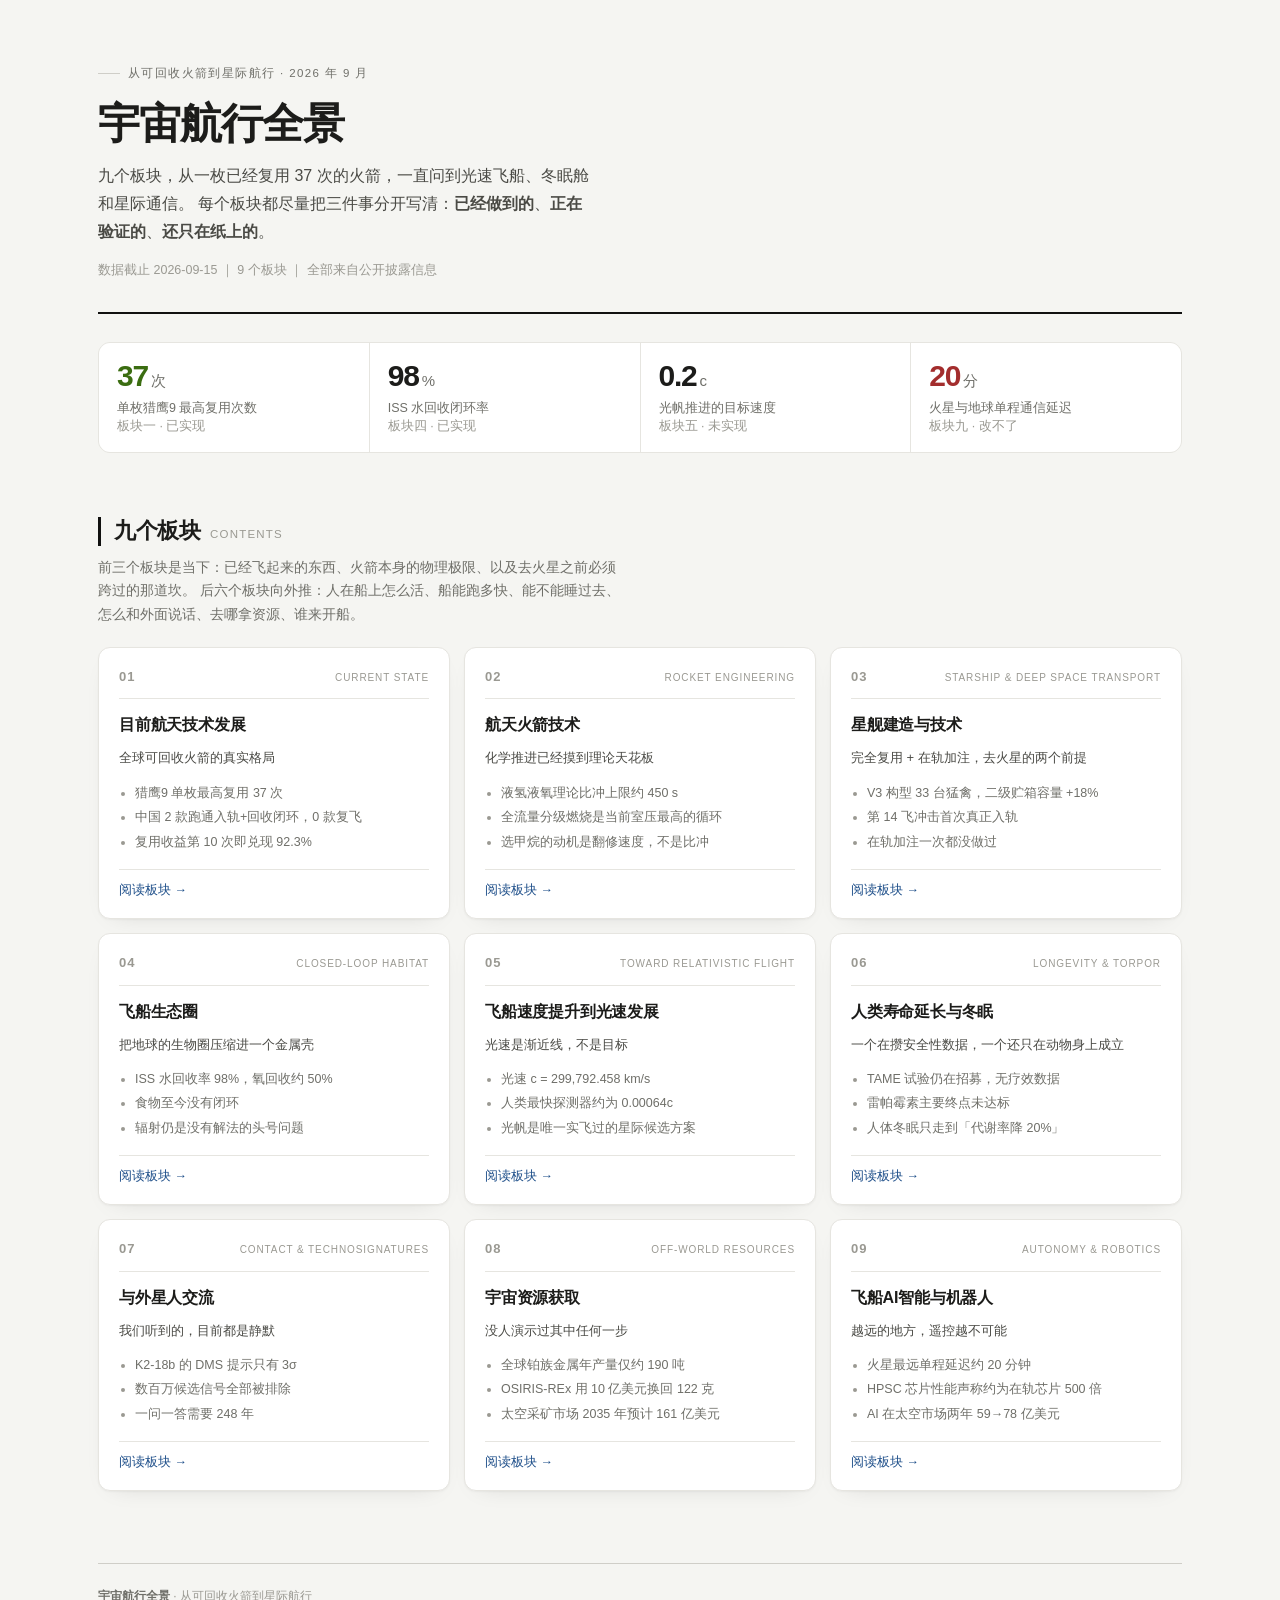
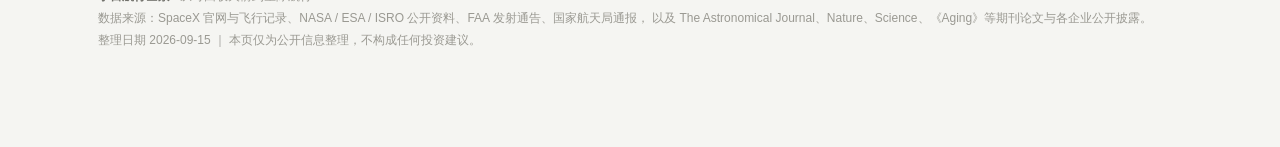
==== index.html @ b1471587 "feat(site): 首页改为九板块总览" ====
<!DOCTYPE html>
<html lang="zh-CN">
<head>
<meta charset="UTF-8">
<meta name="viewport" content="width=device-width, initial-scale=1.0, viewport-fit=cover">
<title>宇宙航行全景 · 2026 年 9 月</title>
<meta name="description" content="从可回收火箭到星际航行：目前航天技术发展、航天火箭技术、星舰建造、飞船生态圈、光速推进、寿命延长与冬眠、外星文明交流、宇宙资源获取、飞船AI与机器人。">
<meta name="theme-color" content="#f5f5f2">
<meta property="og:title" content="宇宙航行全景 · 2026 年 9 月">
<meta property="og:description" content="从可回收火箭到星际航行：目前航天技术发展、航天火箭技术、星舰建造、飞船生态圈、光速推进、寿命延长与冬眠、外星文明交流、宇宙资源获取、飞船AI与机器人。">
<meta property="og:locale" content="zh_CN">
<meta property="og:type" content="website">
<link rel="icon" href="data:image/svg+xml,%3Csvg xmlns='http://www.w3.org/2000/svg' viewBox='0 0 32 32'%3E%3Crect width='32' height='32' rx='7' fill='%231c1c1a'/%3E%3Ccircle cx='16' cy='16' r='7.5' fill='none' stroke='%23fff' stroke-width='2'/%3E%3Cellipse cx='16' cy='16' rx='13' ry='4.6' fill='none' stroke='%23fff' stroke-width='1.6' transform='rotate(-28 16 16)'/%3E%3Ccircle cx='27' cy='9.5' r='2.4' fill='%23fff'/%3E%3C/svg%3E">
<link rel="stylesheet" href="assets/site.css">
</head>
<body>

<div id="progress"></div>

<div class="shell hub">

  <main class="main">

    <header class="hero">
      <div class="eyebrow">从可回收火箭到星际航行 · 2026 年 9 月</div>
      <h1>宇宙航行全景</h1>
      <p class="dek">九个板块，从一枚已经复用 37 次的火箭，一直问到光速飞船、冬眠舱和星际通信。
        每个板块都尽量把三件事分开写清：<b>已经做到的</b>、<b>正在验证的</b>、<b>还只在纸上的</b>。</p>
      <div class="meta">数据截止 2026-09-15 ｜ 9 个板块 ｜ 全部来自公开披露信息</div>
    </header>

    <div class="kpis">
      <div class="kpi hi">
        <div class="v"><span data-count="37">0</span><em>次</em></div>
        <div class="k">单枚猎鹰9 最高复用次数<br><span style="color:var(--faint)">板块一 · 已实现</span></div>
      </div>
      <div class="kpi">
        <div class="v"><span data-count="98">0</span><em>%</em></div>
        <div class="k">ISS 水回收闭环率<br><span style="color:var(--faint)">板块四 · 已实现</span></div>
      </div>
      <div class="kpi">
        <div class="v">0.2<em>c</em></div>
        <div class="k">光帆推进的目标速度<br><span style="color:var(--faint)">板块五 · 未实现</span></div>
      </div>
      <div class="kpi zero">
        <div class="v"><span data-count="20">0</span><em>分</em></div>
        <div class="k">火星与地球单程通信延迟<br><span style="color:var(--faint)">板块九 · 改不了</span></div>
      </div>
    </div>

    <section>
      <h2>九个板块<span class="en">Contents</span></h2>
      <p class="lead">前三个板块是当下：已经飞起来的东西、火箭本身的物理极限、以及去火星之前必须跨过的那道坎。
        后六个板块向外推：人在船上怎么活、船能跑多快、能不能睡过去、怎么和外面说话、去哪拿资源、谁来开船。</p>

      <div class="board-grid">
        <a class="board-card" href="sections/01-current.html">
          <div class="bc-top"><span class="bc-num">01</span><span class="bc-en">Current State</span></div>
          <h3>目前航天技术发展</h3>
          <p class="bc-dek">全球可回收火箭的真实格局</p>
          <ul>
            <li>猎鹰9 单枚最高复用 37 次</li>
            <li>中国 2 款跑通入轨+回收闭环，0 款复飞</li>
            <li>复用收益第 10 次即兑现 92.3%</li>
          </ul>
          <span class="bc-go">阅读板块 →</span>
        </a>

        <a class="board-card" href="sections/02-rocket-tech.html">
          <div class="bc-top"><span class="bc-num">02</span><span class="bc-en">Rocket Engineering</span></div>
          <h3>航天火箭技术</h3>
          <p class="bc-dek">化学推进已经摸到理论天花板</p>
          <ul>
            <li>液氢液氧理论比冲上限约 450 s</li>
            <li>全流量分级燃烧是当前室压最高的循环</li>
            <li>选甲烷的动机是翻修速度，不是比冲</li>
          </ul>
          <span class="bc-go">阅读板块 →</span>
        </a>

        <a class="board-card" href="sections/03-starship.html">
          <div class="bc-top"><span class="bc-num">03</span><span class="bc-en">Starship &amp; Deep Space Transport</span></div>
          <h3>星舰建造与技术</h3>
          <p class="bc-dek">完全复用 + 在轨加注，去火星的两个前提</p>
          <ul>
            <li>V3 构型 33 台猛禽，二级贮箱容量 +18%</li>
            <li>第 14 飞冲击首次真正入轨</li>
            <li>在轨加注一次都没做过</li>
          </ul>
          <span class="bc-go">阅读板块 →</span>
        </a>

        <a class="board-card" href="sections/04-biosphere.html">
          <div class="bc-top"><span class="bc-num">04</span><span class="bc-en">Closed-Loop Habitat</span></div>
          <h3>飞船生态圈</h3>
          <p class="bc-dek">把地球的生物圈压缩进一个金属壳</p>
          <ul>
            <li>ISS 水回收率 98%，氧回收约 50%</li>
            <li>食物至今没有闭环</li>
            <li>辐射仍是没有解法的头号问题</li>
          </ul>
          <span class="bc-go">阅读板块 →</span>
        </a>

        <a class="board-card" href="sections/05-lightspeed.html">
          <div class="bc-top"><span class="bc-num">05</span><span class="bc-en">Toward Relativistic Flight</span></div>
          <h3>飞船速度提升到光速发展</h3>
          <p class="bc-dek">光速是渐近线，不是目标</p>
          <ul>
            <li>光速 c = 299,792.458 km/s</li>
            <li>人类最快探测器约为 0.00064c</li>
            <li>光帆是唯一实飞过的星际候选方案</li>
          </ul>
          <span class="bc-go">阅读板块 →</span>
        </a>

        <a class="board-card" href="sections/06-lifespan.html">
          <div class="bc-top"><span class="bc-num">06</span><span class="bc-en">Longevity &amp; Torpor</span></div>
          <h3>人类寿命延长与冬眠</h3>
          <p class="bc-dek">一个在攒安全性数据，一个还只在动物身上成立</p>
          <ul>
            <li>TAME 试验仍在招募，无疗效数据</li>
            <li>雷帕霉素主要终点未达标</li>
            <li>人体冬眠只走到「代谢率降 20%」</li>
          </ul>
          <span class="bc-go">阅读板块 →</span>
        </a>

        <a class="board-card" href="sections/07-contact.html">
          <div class="bc-top"><span class="bc-num">07</span><span class="bc-en">Contact &amp; Technosignatures</span></div>
          <h3>与外星人交流</h3>
          <p class="bc-dek">我们听到的，目前都是静默</p>
          <ul>
            <li>K2-18b 的 DMS 提示只有 3σ</li>
            <li>数百万候选信号全部被排除</li>
            <li>一问一答需要 248 年</li>
          </ul>
          <span class="bc-go">阅读板块 →</span>
        </a>

        <a class="board-card" href="sections/08-resources.html">
          <div class="bc-top"><span class="bc-num">08</span><span class="bc-en">Off-World Resources</span></div>
          <h3>宇宙资源获取</h3>
          <p class="bc-dek">没人演示过其中任何一步</p>
          <ul>
            <li>全球铂族金属年产量仅约 190 吨</li>
            <li>OSIRIS-REx 用 10 亿美元换回 122 克</li>
            <li>太空采矿市场 2035 年预计 161 亿美元</li>
          </ul>
          <span class="bc-go">阅读板块 →</span>
        </a>

        <a class="board-card" href="sections/09-ai-robots.html">
          <div class="bc-top"><span class="bc-num">09</span><span class="bc-en">Autonomy &amp; Robotics</span></div>
          <h3>飞船AI智能与机器人</h3>
          <p class="bc-dek">越远的地方，遥控越不可能</p>
          <ul>
            <li>火星最远单程延迟约 20 分钟</li>
            <li>HPSC 芯片性能声称约为在轨芯片 500 倍</li>
            <li>AI 在太空市场两年 59→78 亿美元</li>
          </ul>
          <span class="bc-go">阅读板块 →</span>
        </a>
      </div>
    </section>

    <footer>
      <b>宇宙航行全景</b> · 从可回收火箭到星际航行<br>
      数据来源：SpaceX 官网与飞行记录、NASA / ESA / ISRO 公开资料、FAA 发射通告、国家航天局通报，
      以及 The Astronomical Journal、Nature、Science、《Aging》等期刊论文与各企业公开披露。<br>
      整理日期 2026-09-15 ｜ 本页仅为公开信息整理，不构成任何投资建议。
    </footer>

  </main>
</div>

<button id="totop" type="button" aria-label="回到顶部">
  <svg width="16" height="16" viewBox="0 0 16 16" fill="none" aria-hidden="true">
    <path d="M8 13V3M8 3L3.5 7.5M8 3l4.5 4.5" stroke="currentColor" stroke-width="1.6" stroke-linecap="round" stroke-linejoin="round"/>
  </svg>
</button>

<script src="assets/site.js"></script>
</body>
</html>
---- assets/site.css ----
/* ==========================================================================
   可回收火箭国内外发展全景 · 2026-09
   设计系统：单文件、浅色、暖中性底 + 墨黑骨架 + 一套语义色标签
   ========================================================================== */

:root{
  --page:#f5f5f2;
  --bg:#ffffff;
  --bg-sunk:#fafaf8;
  --text:#1c1c1a;
  --text-soft:#4a4a45;
  --muted:#6f6f69;
  --faint:#9a9992;
  --line:#e6e5e0;
  --line-strong:#cfcec8;
  --ink:#111110;

  --accent:#1d4e89;
  --accent-bg:#eef3fa;
  --accent-bd:#b8cde6;

  --green-bg:#eaf3de; --green-tx:#3b6d11; --green-bd:#97c459;
  --blue-bg:#e6f1fb;  --blue-tx:#185fa5;  --blue-bd:#85b7eb;
  --amber-bg:#faeeda; --amber-tx:#854f0b; --amber-bd:#ef9f27;
  --red-bg:#fcebeb;   --red-tx:#a32d2d;   --red-bd:#f09595;
  --gray-bg:#f1efe8;  --gray-tx:#5f5e5a;  --gray-bd:#b4b2a9;

  --rail:264px;
  --radius:12px;
  --shadow:0 1px 2px rgba(20,20,18,.04), 0 8px 24px -16px rgba(20,20,18,.18);
}

*{box-sizing:border-box;}

html{scroll-behavior:smooth; scroll-padding-top:78px;}

body{
  margin:0;
  background:var(--page);
  color:var(--text);
  font-family:-apple-system,BlinkMacSystemFont,"Segoe UI","PingFang SC","Hiragino Sans GB","Microsoft YaHei",sans-serif;
  font-size:15px;
  line-height:1.75;
  -webkit-font-smoothing:antialiased;
  text-rendering:optimizeLegibility;
}

a{color:var(--accent); text-decoration:none;}
a:hover{text-decoration:underline;}

/* ---------- 顶部进度条 ---------- */
#progress{
  position:fixed; top:0; left:0; height:2px; width:0;
  background:var(--ink); z-index:60; transition:width .08s linear;
}

/* ---------- 布局 ---------- */
.shell{
  max-width:1240px;
  margin:0 auto;
  padding:0 28px 96px;
  display:grid;
  grid-template-columns:var(--rail) minmax(0,1fr);
  gap:56px;
  align-items:start;
}

/* ---------- 侧栏目录 ---------- */
.rail{
  position:sticky; top:0;
  max-height:100vh;
  overflow-y:auto;
  padding:56px 0 40px;
  font-size:13px;
}
.rail .brand{
  font-weight:600; font-size:14px; letter-spacing:-.2px;
  padding-bottom:12px; margin-bottom:14px;
  border-bottom:1px solid var(--line-strong);
}
.rail .brand small{display:block; font-weight:400; color:var(--faint); font-size:11.5px; letter-spacing:.4px; margin-top:3px;}
.rail nav a{
  display:block; color:var(--muted); padding:5px 0 5px 12px;
  border-left:2px solid transparent; line-height:1.45;
  transition:color .15s, border-color .15s;
}
.rail nav a:hover{color:var(--text); text-decoration:none;}
.rail nav a.active{color:var(--text); font-weight:600; border-left-color:var(--ink);}
.rail nav a .n{color:var(--faint); font-variant-numeric:tabular-nums; margin-right:7px; font-size:12px;}
.rail nav a.sub{padding-left:30px; font-size:12.5px;}
.rail nav a.sub .n{display:none;}

/* ---------- 正文列 ---------- */
.main{min-width:0; padding-top:56px;}

/* ---------- Hero ---------- */
.hero{
  border-bottom:2px solid var(--ink);
  padding-bottom:30px;
  margin-bottom:8px;
}
.eyebrow{
  display:inline-flex; align-items:center; gap:8px;
  font-size:11.5px; letter-spacing:1.4px; text-transform:uppercase;
  color:var(--muted); margin-bottom:16px;
}
.eyebrow::before{
  content:""; width:22px; height:1px; background:var(--line-strong); display:block;
}
h1{
  font-size:clamp(26px,4.2vw,42px);
  font-weight:650; letter-spacing:-1px; line-height:1.15;
  margin:0 0 14px;
}
.hero .dek{
  font-size:16px; color:var(--text-soft); max-width:56ch; margin:0 0 8px;
}
.hero .meta{color:var(--faint); font-size:12.5px; margin-top:14px;}

/* ---------- KPI ---------- */
.kpis{
  display:grid; grid-template-columns:repeat(4,1fr);
  gap:1px; background:var(--line);
  border:1px solid var(--line); border-radius:var(--radius);
  overflow:hidden; margin:28px 0 8px;
}
.kpi{background:var(--bg); padding:18px 18px 16px;}
.kpi .v{
  font-size:30px; font-weight:650; letter-spacing:-1.2px; line-height:1;
  font-variant-numeric:tabular-nums;
}
.kpi .v em{font-style:normal; font-size:15px; font-weight:500; color:var(--muted); margin-left:3px;}
.kpi .k{font-size:12.5px; color:var(--muted); margin-top:8px; line-height:1.5;}
.kpi.hi .v{color:var(--green-tx);}
.kpi.zero .v{color:var(--red-tx);}

/* ---------- 章节 ---------- */
section{margin-top:64px; scroll-margin-top:78px;}
h2{
  font-size:22px; font-weight:650; letter-spacing:-.5px;
  margin:0 0 6px; padding-left:13px; border-left:3px solid var(--ink); line-height:1.3;
}
h2 .en{font-size:11.5px; font-weight:400; letter-spacing:1.2px; text-transform:uppercase; color:var(--faint); margin-left:10px;}
h3{font-size:15.5px; font-weight:650; margin:34px 0 10px;}
.lead{color:var(--muted); font-size:13.5px; margin:10px 0 20px; max-width:70ch;}
p{margin:11px 0;}

/* ---------- 标签 ---------- */
.tag{
  display:inline-block; padding:1px 9px; border-radius:20px;
  font-size:11px; line-height:1.7; white-space:nowrap; border:1px solid;
  font-weight:500;
}
.t-done{background:var(--green-bg); color:var(--green-tx); border-color:var(--green-bd);}
.t-run {background:var(--blue-bg);  color:var(--blue-tx);  border-color:var(--blue-bd);}
.t-hold{background:var(--amber-bg); color:var(--amber-tx); border-color:var(--amber-bd);}
.t-fail{background:var(--red-bg);   color:var(--red-tx);   border-color:var(--red-bd);}
.t-plan{background:var(--gray-bg);  color:var(--gray-tx);  border-color:var(--gray-bd);}

/* ---------- 三梯队 ---------- */
.tiers{display:grid; grid-template-columns:repeat(3,1fr); gap:14px; margin:20px 0 6px;}
.tier{
  background:var(--bg); border:1px solid var(--line); border-radius:var(--radius);
  padding:18px 18px 16px; position:relative; overflow:hidden;
}
.tier::after{
  content:""; position:absolute; inset:0 0 auto 0; height:3px; background:var(--line-strong);
}
.tier.first{border-color:var(--green-bd);}   .tier.first::after{background:var(--green-bd);}
.tier.second{border-color:var(--blue-bd);}   .tier.second::after{background:var(--blue-bd);}
.tier.third{border-color:var(--line-strong);} .tier.third::after{background:var(--gray-bd);}
.tier .rank{
  font-size:11px; letter-spacing:1.4px; text-transform:uppercase; color:var(--muted);
  display:flex; align-items:center; justify-content:space-between;
}
.tier .rank b{font-weight:600; color:var(--faint); font-size:11px; letter-spacing:.6px;}
.tier h4{margin:6px 0 10px; font-size:16px; font-weight:650; letter-spacing:-.2px;}
.tier ul{margin:0; padding-left:17px; font-size:13px; line-height:1.8; color:var(--text-soft);}
.tier li{margin-bottom:4px;}
.tier li::marker{color:var(--faint);}

/* ---------- 表格 ---------- */
.tablewrap{margin:16px 0 8px;}
table{
  width:100%; border-collapse:collapse; font-size:13.5px;
  background:var(--bg); border:1px solid var(--line);
  border-radius:var(--radius); overflow:hidden;
}
th{
  text-align:left; font-weight:600; background:var(--bg-sunk); color:var(--text-soft);
  padding:11px 13px; border-bottom:1px solid var(--line-strong);
  white-space:nowrap; font-size:11.5px; letter-spacing:.5px; text-transform:uppercase;
}
td{padding:12px 13px; border-bottom:1px solid var(--line); vertical-align:top; line-height:1.65;}
tr:last-child td{border-bottom:none;}
tbody tr:hover{background:var(--bg-sunk);}
td.nm{font-weight:650; white-space:nowrap; color:var(--ink);}
td.nm small{display:block; font-weight:400; color:var(--faint); font-size:11.5px; margin-top:2px;}
td.num{font-variant-numeric:tabular-nums; white-space:nowrap;}

/* ---------- 筛选按钮 ---------- */
.filters{display:flex; flex-wrap:wrap; gap:8px; margin:16px 0 4px;}
.filters button{
  font:inherit; font-size:12.5px; padding:5px 13px; border-radius:20px;
  border:1px solid var(--line-strong); background:var(--bg); color:var(--muted);
  cursor:pointer; transition:all .15s;
}
.filters button:hover{border-color:var(--ink); color:var(--text);}
.filters button[aria-pressed="true"]{background:var(--ink); border-color:var(--ink); color:#fff; font-weight:500;}

/* ---------- 提示块 ---------- */
.note{
  background:var(--bg); border:1px solid var(--line);
  border-left:3px solid var(--line-strong); border-radius:0 var(--radius) var(--radius) 0;
  padding:14px 18px; margin:20px 0; font-size:13.5px; box-shadow:var(--shadow);
}
.note.warn{border-left-color:var(--amber-bd); background:#fffdf8;}
.note.good{border-left-color:var(--green-bd); background:#fcfef8;}
.note.info{border-left-color:var(--accent-bd); background:#fafcff;}
.note b{font-weight:650;}

/* ---------- 技术路线 ---------- */
.routes{display:grid; grid-template-columns:repeat(3,1fr); gap:14px; margin-top:18px;}
.route{background:var(--bg); border:1px solid var(--line); border-radius:var(--radius); padding:16px 18px;}
.route .rh{
  display:flex; align-items:baseline; gap:8px; margin-bottom:10px;
  padding-bottom:9px; border-bottom:1px solid var(--line);
}
.route .rh h4{margin:0; font-size:14px; font-weight:650;}
.route .rh span{font-size:11px; color:var(--faint); letter-spacing:.5px;}
.route p{margin:8px 0; font-size:13px; line-height:1.75; color:var(--text-soft);}
.route p b{color:var(--text); font-weight:600;}
.route .who{color:var(--faint); font-size:12px;}

/* ---------- 关键判断 ---------- */
ol.judge{padding-left:0; list-style:none; counter-reset:j; margin:18px 0 0;}
ol.judge li{
  counter-increment:j; position:relative; padding:18px 0 18px 52px;
  border-bottom:1px solid var(--line);
}
ol.judge li:last-child{border-bottom:none;}
ol.judge li::before{
  content:counter(j); position:absolute; left:0; top:19px;
  width:28px; height:28px; border-radius:50%;
  background:var(--ink); color:#fff; font-size:12.5px; font-weight:600;
  display:flex; align-items:center; justify-content:center;
}
ol.judge b{display:block; font-size:15.5px; font-weight:650; letter-spacing:-.2px; margin-bottom:5px;}
ol.judge span{color:var(--muted); font-size:13.5px;}

/* ---------- 图表容器 ---------- */
.figure{
  background:var(--bg); border:1px solid var(--line); border-radius:var(--radius);
  padding:22px 22px 16px; margin:22px 0; box-shadow:var(--shadow);
}
.figure .figtitle{font-size:14px; font-weight:650; margin:0 0 3px;}
.figure .figdek{font-size:12.5px; color:var(--muted); margin:0 0 16px;}
.figure figcaption{
  font-size:11.5px; color:var(--faint); margin-top:14px;
  padding-top:12px; border-top:1px solid var(--line);
}
.figure svg{display:block; width:100%; height:auto;}

/* ---------- 时间轴 ---------- */
.tl{position:relative; margin:22px 0 4px; padding-left:26px;}
.tl::before{content:""; position:absolute; left:5px; top:6px; bottom:6px; width:1px; background:var(--line-strong);}
.tl .ev{position:relative; padding:0 0 20px;}
.tl .ev::before{
  content:""; position:absolute; left:-25px; top:7px;
  width:9px; height:9px; border-radius:50%;
  background:var(--bg); border:2px solid var(--line-strong);
}
.tl .ev.key::before{background:var(--ink); border-color:var(--ink);}
.tl .ev .d{
  font-size:11.5px; color:var(--faint); letter-spacing:.4px;
  font-variant-numeric:tabular-nums; margin-bottom:1px;
}
.tl .ev .t{font-size:13.5px; font-weight:600; margin-bottom:1px;}
.tl .ev .x{font-size:13px; color:var(--muted);}

/* ---------- 页脚 ---------- */
footer{
  margin-top:72px; padding-top:22px; border-top:1px solid var(--line-strong);
  color:var(--faint); font-size:12px; line-height:1.8;
}
footer b{color:var(--muted); font-weight:600;}

/* ---------- 回到顶部 ---------- */
#totop{
  position:fixed; right:24px; bottom:24px; width:40px; height:40px;
  border-radius:50%; border:1px solid var(--line-strong); background:var(--bg);
  color:var(--text); cursor:pointer; display:grid; place-items:center;
  box-shadow:var(--shadow); opacity:0; pointer-events:none;
  transition:opacity .2s, transform .2s; z-index:50;
}
#totop.show{opacity:1; pointer-events:auto;}
#totop:hover{transform:translateY(-2px);}

/* ---------- 顶部移动导航 ---------- */
.topnav{
  position:sticky; top:0; z-index:40;
  background:rgba(245,245,242,.92); backdrop-filter:blur(12px);
  -webkit-backdrop-filter:blur(12px);
  border-bottom:1px solid var(--line);
  margin:0 -28px; padding:0 28px;
  display:none;
}
.topnav .inner{
  display:flex; gap:4px; overflow-x:auto; padding:9px 0;
  scrollbar-width:none;
  -webkit-overflow-scrolling:touch;
}
.topnav .inner::-webkit-scrollbar{display:none;}
/* 右侧渐隐，提示可横向滚动 */
.topnav::after{
  content:""; position:absolute; top:0; right:0; bottom:1px; width:44px;
  background:linear-gradient(to right, rgba(245,245,242,0), rgba(245,245,242,.96));
  pointer-events:none;
}
.topnav a{
  flex:0 0 auto; font-size:12.5px; color:var(--muted); padding:5px 12px;
  border-radius:16px; white-space:nowrap; border:1px solid transparent;
}
.topnav a.active{background:var(--ink); color:#fff; font-weight:500;}
.topnav a:hover{text-decoration:none; border-color:var(--line-strong);}

/* ---------- 打印 ---------- */
@media print{
  #progress,#totop,.topnav,.rail{display:none!important;}
  .shell{display:block; max-width:none; padding:0;}
  .main{padding-top:0;}
  body{background:#fff; font-size:11pt;}
  section{page-break-inside:avoid;}
  .figure,.tier,.route,.note{box-shadow:none;}
}

/* ---------- 响应式 ---------- */
@media (max-width:1080px){
  .shell{grid-template-columns:minmax(0,1fr); gap:0; padding:0 22px 80px;}
  .rail{display:none;}
  .topnav{display:block; margin:0 -22px; padding:0 22px;}
  .main{padding-top:26px;}
  html{scroll-padding-top:62px;}
  .kpis{grid-template-columns:repeat(2,1fr);}
  .tiers,.routes{grid-template-columns:1fr;}
}

@media (max-width:640px){
  body{font-size:14.5px;}
  .shell{padding:0 16px 64px;}
  .topnav{margin:0 -16px; padding:0 16px;}
  h2{font-size:19px;}
  h2 .en{display:none;}
  .kpi{padding:15px 14px 13px;}
  .kpi .v{font-size:25px;}
  .figure{padding:16px 14px 12px;}
  .note{padding:13px 15px;}

  /* 表格转卡片 */
  table, thead, tbody, tr, th, td{display:block; width:100%;}
  thead{display:none;}
  table{border:none; background:transparent;}
  tbody tr{
    background:var(--bg); border:1px solid var(--line); border-radius:var(--radius);
    padding:14px 15px; margin-bottom:10px;
  }
  tbody tr:hover{background:var(--bg);}
  td{
    border:none; padding:0; margin-bottom:8px; font-size:13px;
  }
  td:last-child{margin-bottom:0;}
  td::before{
    content:attr(data-th);
    display:block; font-size:11px; letter-spacing:.6px; text-transform:uppercase;
    color:var(--faint); margin-bottom:2px;
  }
  td.nm{font-size:15px; padding-bottom:10px; margin-bottom:10px; border-bottom:1px solid var(--line);}
  td.nm::before{display:none;}
  td.nm small{display:inline; margin-left:6px; font-size:12px;}
  .tl{padding-left:22px;}
}

/* ==========================================================================
   多板块结构：侧栏板块列表 / 首页卡片 / 翻页器
   ========================================================================== */

/* ---------- 侧栏：站点名与板块列表 ---------- */
.rail .brand{
  display:block; color:var(--text); text-decoration:none;
}
.rail .brand:hover{color:var(--text); text-decoration:none;}
.rail nav a.bo{
  margin-top:9px; font-weight:600; color:var(--text-soft);
  display:flex; align-items:baseline;
}
.rail nav a.bo:first-child{margin-top:0;}
.rail nav a.bo:hover{color:var(--text);}
.rail nav a.bo .n{font-weight:600; color:var(--faint);}

/* ---------- 首页：单列布局与板块卡片网格 ---------- */
.shell.hub{
  grid-template-columns:minmax(0,1fr);
  max-width:1140px;
}
.board-grid{
  display:grid; grid-template-columns:repeat(3,1fr); gap:14px;
  margin:20px 0 6px;
}
.board-card{
  display:flex; flex-direction:column;
  background:var(--bg); border:1px solid var(--line); border-radius:var(--radius);
  padding:18px 20px 16px; color:inherit; text-decoration:none;
  box-shadow:var(--shadow);
  transition:border-color .15s, transform .15s;
}
.board-card:hover{
  border-color:var(--line-strong); transform:translateY(-2px); text-decoration:none;
}
.bc-top{
  display:flex; align-items:baseline; justify-content:space-between; gap:10px;
  padding-bottom:10px; margin-bottom:12px; border-bottom:1px solid var(--line);
}
.bc-num{
  font-size:13px; font-weight:650; color:var(--faint);
  font-variant-numeric:tabular-nums; letter-spacing:1px;
}
.bc-en{
  font-size:10px; letter-spacing:.9px; text-transform:uppercase;
  color:var(--faint); text-align:right; line-height:1.4;
}
.board-card h3{
  font-size:16px; font-weight:650; letter-spacing:-.2px; margin:0 0 8px;
}
.bc-dek{
  font-size:13px; color:var(--text-soft); margin:0 0 12px; line-height:1.7;
}
.board-card ul{
  margin:0 0 14px; padding-left:16px;
  font-size:12.5px; color:var(--muted); line-height:1.8;
}
.board-card li{margin-bottom:2px;}
.board-card li::marker{color:var(--faint);}
.bc-go{
  margin-top:auto; padding-top:10px; border-top:1px solid var(--line);
  font-size:12.5px; font-weight:500; color:var(--accent);
}

/* ---------- 板块页：上一 / 下一 ---------- */
.pager{
  display:grid; grid-template-columns:1fr 1fr; gap:12px;
  margin-top:56px; padding-top:22px; border-top:1px solid var(--line-strong);
}
.pg{
  display:flex; flex-direction:column; gap:3px;
  padding:12px 16px; background:var(--bg);
  border:1px solid var(--line); border-radius:var(--radius);
  color:inherit; text-decoration:none;
  transition:border-color .15s, transform .15s;
}
.pg:hover{border-color:var(--line-strong); text-decoration:none; transform:translateY(-1px);}
.pg.next{text-align:right;}
.pg.empty{border:none; background:transparent;}
.pg.empty:hover{transform:none;}
.pg-d{
  font-size:10.5px; letter-spacing:.7px; text-transform:uppercase; color:var(--faint);
}
.pg-t{font-size:14px; font-weight:600; letter-spacing:-.1px;}

@media (max-width:1080px){
  .board-grid{grid-template-columns:repeat(2,1fr);}
}
@media (max-width:640px){
  .board-grid{grid-template-columns:1fr;}
  .board-card{padding:16px 17px 14px;}
  .pager{grid-template-columns:1fr; margin-top:44px;}
  .pg.next{text-align:left;}
  .pg.empty{display:none;}
}
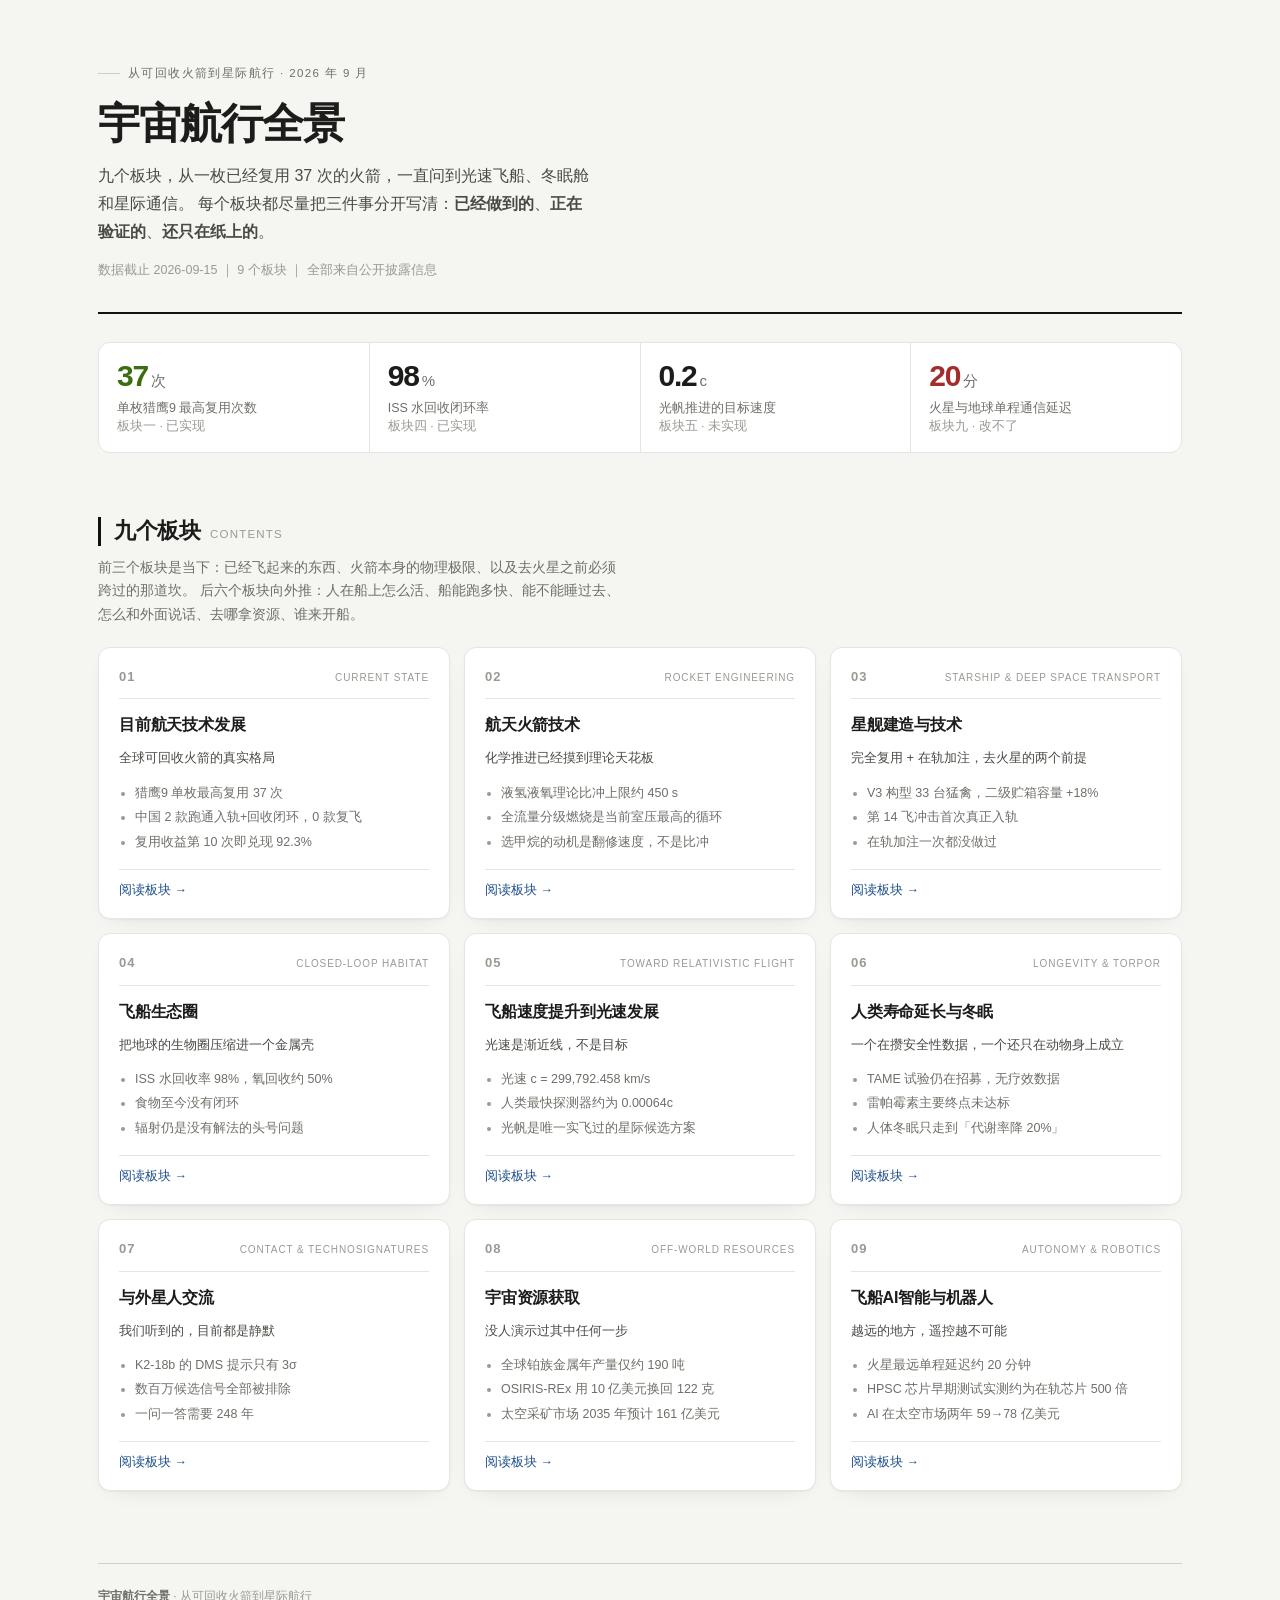
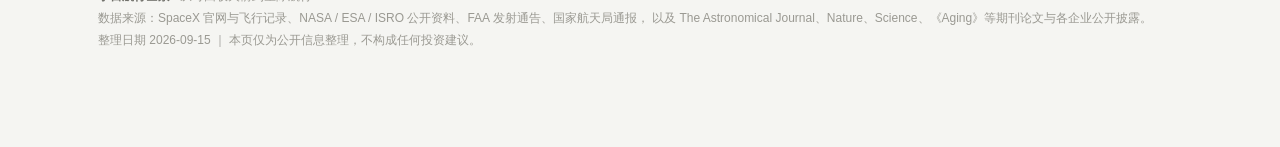
==== commit 204b5144: "feat(site): 更新首页总览与首屏 KPI" ====
--- a/index.html
+++ b/index.html
@@ -156,7 +156,7 @@
           <p class="bc-dek">越远的地方，遥控越不可能</p>
           <ul>
             <li>火星最远单程延迟约 20 分钟</li>
-            <li>HPSC 芯片性能声称约为在轨芯片 500 倍</li>
+            <li>HPSC 芯片早期测试实测约为在轨芯片 500 倍</li>
             <li>AI 在太空市场两年 59→78 亿美元</li>
           </ul>
           <span class="bc-go">阅读板块 →</span>
--- a/assets/site.css
+++ b/assets/site.css
@@ -476,3 +476,336 @@
   .pg.next{text-align:left;}
   .pg.empty{display:none;}
 }
+
+/* ==========================================================================
+   技术链路：概览条 + 图例 + 逐环明细 + 当前卡点
+   ========================================================================== */
+
+/* ---------- 概览条：六环并排，顶部一条颜色表示状态 ---------- */
+.chain-bar{
+  display:grid; grid-auto-flow:column; grid-auto-columns:1fr;
+  gap:1px; background:var(--line);
+  border:1px solid var(--line); border-radius:var(--radius);
+  overflow:hidden; margin:18px 0 0;
+}
+.chain-bar .cb{
+  position:relative; background:var(--bg);
+  padding:13px 12px 11px;
+  display:flex; flex-direction:column; gap:5px;
+}
+.chain-bar .cb::before{
+  content:""; position:absolute; left:0; right:0; top:0; height:3px;
+  background:var(--gray-bd);
+}
+.chain-bar .cb.done::before{background:var(--green-bd);}
+.chain-bar .cb.run::before {background:var(--blue-bd);}
+.chain-bar .cb.hold::before{background:var(--amber-bd);}
+.chain-bar .cb.lock::before{background:var(--red-bd);}
+.chain-bar .cb.plan::before{background:var(--gray-bd);}
+.chain-bar .cb-i{
+  font-size:10px; letter-spacing:.9px; color:var(--faint);
+  font-variant-numeric:tabular-nums; line-height:1;
+}
+.chain-bar .cb.done .cb-i{color:var(--green-tx);}
+.chain-bar .cb.run .cb-i {color:var(--blue-tx);}
+.chain-bar .cb.hold .cb-i{color:var(--amber-tx);}
+.chain-bar .cb.lock .cb-i{color:var(--red-tx);}
+.chain-bar .cb-t{
+  font-size:12.5px; font-weight:600; letter-spacing:-.1px; line-height:1.35;
+}
+
+/* ---------- 最先进的方法 ---------- */
+.frontier{
+  background:var(--accent-bg); border:1px solid var(--accent-bd);
+  border-radius:var(--radius); padding:15px 19px 16px; margin:18px 0 0;
+}
+.frontier .fr-cap{
+  display:block; font-size:10.5px; letter-spacing:1.3px; text-transform:uppercase;
+  color:var(--accent); font-weight:600; margin-bottom:6px;
+}
+.frontier .fr-t{
+  display:block; font-size:15.5px; font-weight:650; letter-spacing:-.2px; line-height:1.55;
+}
+
+/* ---------- 图例 ---------- */
+.chain-legend{
+  display:flex; flex-wrap:wrap; align-items:center; gap:13px;
+  margin:11px 0 0; font-size:11.5px; color:var(--muted);
+}
+.chain-legend .clg-cap{color:var(--faint); letter-spacing:.6px;}
+.chain-legend .lg{display:inline-flex; align-items:center; gap:6px;}
+.chain-legend .lg i{
+  display:block; width:10px; height:3px; border-radius:2px; background:var(--gray-bd);
+}
+.chain-legend .lg.done i{background:var(--green-bd);}
+.chain-legend .lg.run i {background:var(--blue-bd);}
+.chain-legend .lg.hold i{background:var(--amber-bd);}
+.chain-legend .lg.lock i{background:var(--red-bd);}
+.chain-legend .lg.plan i{background:var(--gray-bd);}
+
+/* ---------- 逐环明细 ---------- */
+.chain-sub{
+  font-size:13px; font-weight:650; letter-spacing:.2px; color:var(--muted);
+  margin:30px 0 0; padding:0; border:none;
+}
+.chain-sub::before{
+  content:""; display:inline-block; width:14px; height:2px; background:var(--ink);
+  vertical-align:middle; margin-right:9px;
+}
+.chain-list{list-style:none; padding:0; margin:16px 0 0; counter-reset:cn;}
+.chain-list li{
+  counter-increment:cn; position:relative;
+  padding:0 0 20px 42px; margin-left:13px;
+  border-left:2px solid var(--line-strong);
+}
+.chain-list li:last-child{border-left-color:transparent; padding-bottom:2px;}
+.chain-list li::before{
+  content:counter(cn, decimal-leading-zero);
+  position:absolute; left:-13px; top:0;
+  width:24px; height:24px; line-height:20px;
+  border:2px solid var(--line-strong); border-radius:50%;
+  background:var(--bg); color:var(--muted);
+  font-size:9.5px; font-weight:600; text-align:center;
+  font-variant-numeric:tabular-nums; letter-spacing:-.3px;
+}
+.chain-list li.done::before{border-color:var(--green-bd); color:var(--green-tx);}
+.chain-list li.run::before {border-color:var(--blue-bd);  color:var(--blue-tx);}
+.chain-list li.hold::before{border-color:var(--amber-bd); color:var(--amber-tx);}
+.chain-list li.lock::before{border-color:var(--red-bd);   color:var(--red-tx);}
+.chain-list li.plan::before{border-color:var(--gray-bd);  color:var(--gray-tx);}
+.chain-list .cl-h{
+  display:flex; align-items:center; gap:9px; flex-wrap:wrap;
+  min-height:24px; margin-bottom:5px;
+}
+.chain-list .cl-t{font-size:14.5px; font-weight:650; letter-spacing:-.2px;}
+.chain-list .cl-x{font-size:13px; color:var(--text-soft); line-height:1.7; max-width:68ch;}
+
+/* ---------- 要花多少钱 ---------- */
+.cost-scale{
+  margin:15px 0 0; font-size:13.5px; color:var(--text-soft); line-height:1.8;
+}
+.cost-scale b{font-weight:650; color:var(--text);}
+/* 成本表里金额与项目名可能很长，必须允许换行，否则会撑出横向滚动 */
+table.cost td.nm,
+table.cost td.num{white-space:normal;}
+table.cost td.nm{font-weight:600;}
+table.cost td.num{font-weight:650; color:var(--ink);}
+/* 列宽只在桌面生效——写进移动端会把卡片压窄（td 的 width 会覆盖卡片化的 100%） */
+@media (min-width:641px){
+  table.cost th:nth-child(1), table.cost td:nth-child(1){width:30%;}
+  table.cost th:nth-child(2), table.cost td:nth-child(2){width:23%;}
+}
+
+/* ---------- 链路段的响应式 ---------- */
+@media (max-width:1080px){
+  .chain-bar .cb{padding:11px 10px 9px;}
+  .chain-bar .cb-t{font-size:12px;}
+}
+@media (max-width:640px){
+  /* 手机上概览条会挤成六列，直接让明细列表承担链路表达 */
+  .chain-bar,.chain-legend{display:none;}
+  .frontier{padding:13px 15px 14px; margin-top:16px;}
+  .frontier .fr-t{font-size:14.5px;}
+  .chain-sub{margin-top:26px;}
+  .chain-list{margin-top:16px;}
+  .chain-list li{padding-left:36px; margin-left:11px;}
+  .chain-list li::before{left:-11px; width:22px; height:22px; line-height:18px;}
+  .chain-list .cl-h{min-height:22px; gap:7px;}
+  .chain-list .cl-t{font-size:14px;}
+  .chain-list .cl-x{font-size:12.5px;}
+}
+
+/* ==========================================================================
+   具体设计：三维等轴测图 + 设计参数表 + 设计分解
+   ========================================================================== */
+
+/* 等轴测图沿用 .figure 容器，只在手机上压缩内边距、放大字号（图会缩小） */
+#design .figure{padding:20px 18px 14px;}
+
+/* 技术图很宽，手机上直接缩放会看不清标注——给它一个横向滚动容器，桌面不生效 */
+.fig-scroll{overflow-x:auto; -webkit-overflow-scrolling:touch;}
+.fig-hint{display:none;}
+.fig-dl{
+  margin:12px 0 0; padding-top:11px; border-top:1px solid var(--line);
+  font-size:12px; color:var(--faint);
+}
+.fig-dl a{color:var(--accent); font-weight:500;}
+.fig-dl .sep{margin:0 7px; color:var(--line-strong);}
+@media (max-width:640px){
+  .fig-scroll svg{min-width:540px;}
+  .fig-hint{
+    display:block; font-size:11px; color:var(--faint);
+    margin:9px 0 0; letter-spacing:.2px;
+  }
+}
+
+/* 设计参数表与成本表同样处理：长取值必须允许换行，列宽只在桌面生效 */
+table.spec td.nm,
+table.spec td.num{white-space:normal;}
+table.spec td.nm{font-weight:600;}
+table.spec td.num{font-weight:650; color:var(--ink); font-variant-numeric:tabular-nums;}
+@media (min-width:641px){
+  table.spec th:nth-child(1), table.spec td:nth-child(1){width:22%;}
+  table.spec th:nth-child(2), table.spec td:nth-child(2){width:25%;}
+}
+
+/* 设计分解：两列网格，1px 分隔线靠背景色透出 */
+.design-subs{
+  display:grid; grid-template-columns:repeat(2,minmax(0,1fr)); gap:1px;
+  background:var(--line); border:1px solid var(--line);
+  border-radius:var(--radius); overflow:hidden; margin:16px 0 0;
+}
+.design-subs .ds{background:var(--bg); padding:14px 16px 13px;}
+.design-subs .ds-t{
+  font-size:13.5px; font-weight:650; letter-spacing:-.1px;
+  margin-bottom:5px; color:var(--ink);
+}
+.design-subs .ds-n{font-size:12.5px; color:var(--text-soft); line-height:1.75;}
+
+@media (max-width:1080px){
+  .design-subs{grid-template-columns:minmax(0,1fr);}
+}
+@media (max-width:640px){
+  #design .figure{padding:14px 12px 10px;}
+  #design .figure figcaption{font-size:11px;}
+  .design-subs .ds{padding:12px 14px 11px;}
+  .design-subs .ds-n{font-size:12px;}
+}
+
+/* ==========================================================================
+   创业者路线图
+   ========================================================================== */
+
+/* 切入点卡片（与 .frontier 同款，只是用语不同） */
+.entry{
+  background:var(--accent-bg); border:1px solid var(--accent-bd);
+  border-radius:var(--radius); padding:15px 19px 16px; margin:18px 0 0;
+}
+.entry .en-cap{
+  display:block; font-size:10.5px; letter-spacing:1.3px; text-transform:uppercase;
+  color:var(--accent); font-weight:600; margin-bottom:6px;
+}
+.entry .en-t{display:block; font-size:15.5px; font-weight:650; letter-spacing:-.2px; line-height:1.55;}
+
+/* 阶段列表 */
+.vs{list-style:none; padding:0; margin:22px 0 0;}
+.vs > li{
+  background:var(--bg); border:1px solid var(--line); border-radius:var(--radius);
+  padding:16px 19px 15px; margin-bottom:11px;
+}
+.vs > li:last-child{margin-bottom:0;}
+.vs-h{
+  display:flex; align-items:baseline; gap:10px; flex-wrap:wrap;
+  padding-bottom:9px; margin-bottom:11px; border-bottom:1px solid var(--line);
+}
+.vs-p{
+  flex:0 0 auto; font-size:11px; font-weight:650; letter-spacing:.8px; line-height:1.5;
+  font-variant-numeric:tabular-nums; color:#fff;
+  background:var(--ink); border-radius:20px; padding:2px 8px;
+}
+.vs-t{flex:1 1 auto; min-width:0; font-size:14.5px; font-weight:650; letter-spacing:-.2px;}
+.vs-w{
+  flex:0 0 auto; font-size:11px; color:var(--muted); line-height:1.6;
+  border:1px solid var(--line-strong); border-radius:20px; padding:1px 9px;
+}
+.vs-do{margin:0 0 11px; font-size:13px; color:var(--text-soft); line-height:1.8;}
+.vs-meta{display:grid; grid-template-columns:1fr 1fr; gap:10px 18px;}
+.vs-meta > span{font-size:12px; color:var(--muted); line-height:1.7;}
+.vs-meta b{
+  display:block; font-size:10.5px; letter-spacing:.7px; font-weight:600; margin-bottom:2px;
+}
+.vs-mk b{color:var(--green-tx);}
+.vs-rk b{color:var(--red-tx);}
+
+@media (max-width:1080px){
+  .vs-meta{grid-template-columns:1fr;}
+}
+@media (max-width:640px){
+  .entry{padding:13px 15px 14px; margin-top:16px;}
+  .entry .en-t{font-size:14.5px;}
+  .vs > li{padding:14px 15px 13px;}
+  .vs-t{font-size:14px;}
+  .vs-do{font-size:12.5px;}
+}
+
+/* ==========================================================================
+   技术发展路线（纯工程视角：从今天的基线，一步步推到目标状态）
+   ========================================================================== */
+
+/* 基线 → 目标 对比条 */
+.trbook{
+  display:grid; grid-template-columns:minmax(0,1fr) 34px minmax(0,1fr);
+  align-items:stretch; margin:18px 0 0;
+}
+.trb{
+  background:var(--bg); border:1px solid var(--line); border-radius:var(--radius);
+  padding:14px 16px 13px;
+}
+.trb.now{border-left:3px solid var(--line-strong);}
+.trb.goal{border-left:3px solid var(--accent); background:#fafcff;}
+.trb b{
+  display:block; font-size:10.5px; letter-spacing:1.2px; text-transform:uppercase;
+  color:var(--faint); font-weight:600; margin-bottom:6px;
+}
+.trb.goal b{color:var(--accent);}
+.trb p{margin:0; font-size:12.5px; line-height:1.75; color:var(--text-soft);}
+.trb-arw{display:grid; place-items:center;}
+.trb-arw svg{display:block;}
+
+/* 阶段列表：左侧竖线体现递进 */
+.trs{list-style:none; padding:0; margin:24px 0 0; counter-reset:trs-n;}
+.trs > li{
+  position:relative; padding:0 0 16px 38px; margin-left:12px;
+  border-left:2px solid var(--line-strong);
+}
+.trs > li:last-child{padding-bottom:0; border-left-color:transparent;}
+.trs > li::before{
+  content:counter(trs-n,decimal-leading-zero);
+  counter-increment:trs-n;
+  position:absolute; left:-13px; top:0;
+  width:24px; height:24px; border-radius:6px;
+  background:var(--ink); color:#fff;
+  font-size:10.5px; font-weight:650; font-variant-numeric:tabular-nums;
+  display:flex; align-items:center; justify-content:center;
+}
+.trs-card{
+  background:var(--bg); border:1px solid var(--line); border-radius:var(--radius);
+  padding:14px 18px 13px;
+}
+.trs-h{
+  display:flex; align-items:baseline; gap:10px; flex-wrap:wrap;
+  padding-bottom:9px; margin-bottom:10px; border-bottom:1px solid var(--line);
+}
+.trs-t{flex:1 1 auto; min-width:0; font-size:14.5px; font-weight:650; letter-spacing:-.2px;}
+.trs-w{
+  flex:0 0 auto; font-size:11px; color:var(--muted); line-height:1.6;
+  border:1px solid var(--line-strong); border-radius:20px; padding:1px 9px;
+}
+.trs-w.done{background:var(--green-bg); border-color:var(--green-bd); color:var(--green-tx); font-weight:500;}
+.trs-w.run{background:var(--blue-bg); border-color:var(--blue-bd); color:var(--blue-tx); font-weight:500;}
+.trs-gap{
+  margin:0 0 9px; font-size:12.5px; line-height:1.75; color:var(--text-soft);
+  padding:8px 12px; background:var(--bg-sunk); border-radius:7px;
+}
+.trs-do{margin:0 0 11px; font-size:13px; color:var(--text-soft); line-height:1.8;}
+.trs-gap b, .trs-do b{font-weight:650; color:var(--text);}
+.trs-meta{display:grid; grid-template-columns:1fr 1fr; gap:10px 18px;}
+.trs-meta > span{font-size:12px; color:var(--muted); line-height:1.7;}
+.trs-meta b{
+  display:block; font-size:10.5px; letter-spacing:.7px; font-weight:600; margin-bottom:2px;
+}
+.trs-nd b{color:var(--amber-tx);}
+.trs-gt b{color:var(--green-tx);}
+
+@media (max-width:1080px){
+  .trs-meta{grid-template-columns:1fr;}
+}
+@media (max-width:640px){
+  .trbook{grid-template-columns:minmax(0,1fr); gap:9px;}
+  .trb-arw{display:none;}
+  .trb p{font-size:12px;}
+  .trs > li{padding-left:32px; margin-left:10px;}
+  .trs-card{padding:13px 15px 12px;}
+  .trs-t{font-size:14px;}
+  .trs-do{font-size:12.5px;}
+}
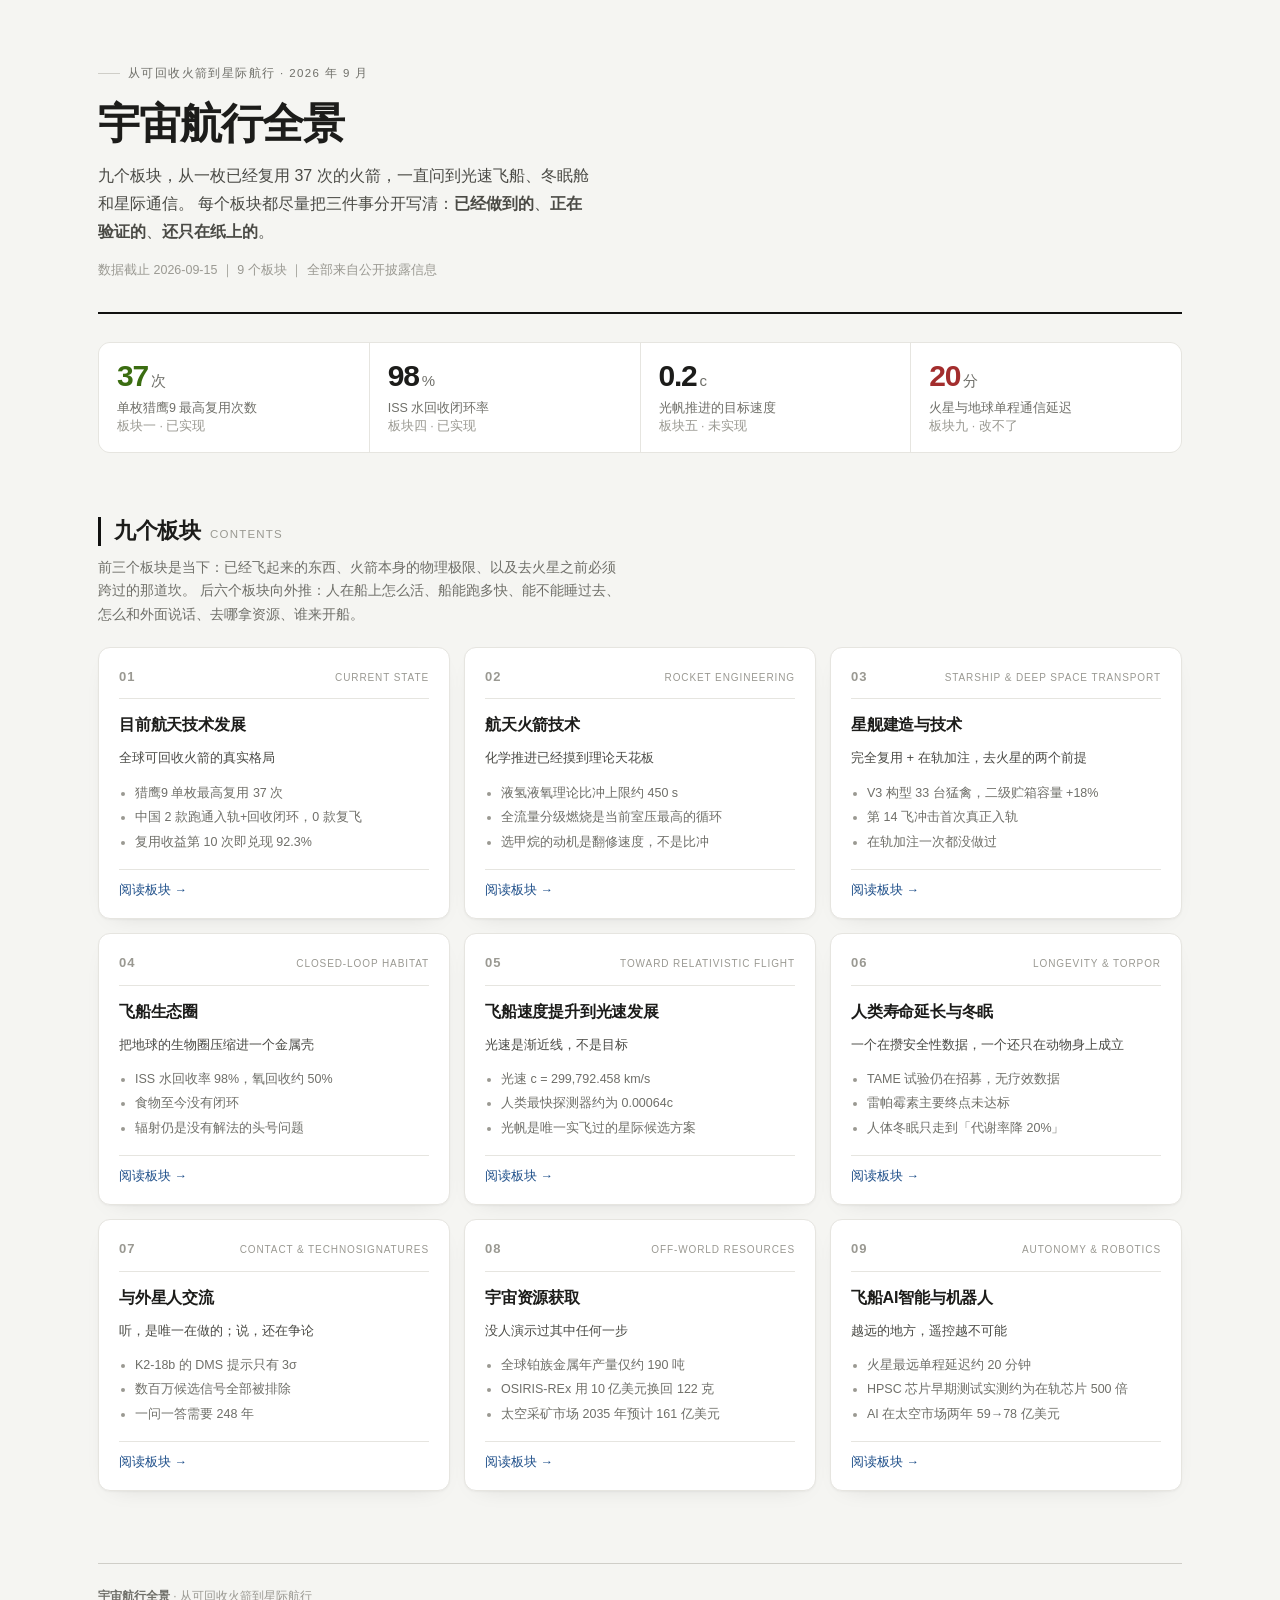
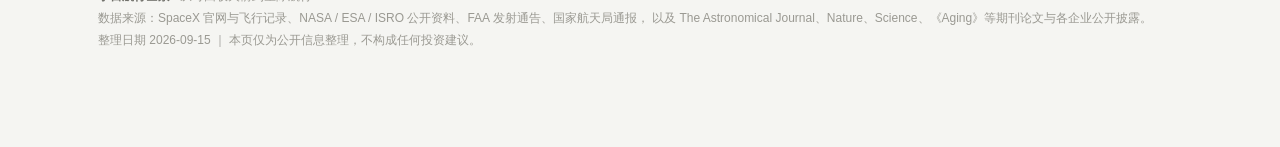
==== commit 561abedf: "feat(site): 更新首页 index.html" ====
--- a/index.html
+++ b/index.html
@@ -129,7 +129,7 @@
         <a class="board-card" href="sections/07-contact.html">
           <div class="bc-top"><span class="bc-num">07</span><span class="bc-en">Contact &amp; Technosignatures</span></div>
           <h3>与外星人交流</h3>
-          <p class="bc-dek">我们听到的，目前都是静默</p>
+          <p class="bc-dek">听，是唯一在做的；说，还在争论</p>
           <ul>
             <li>K2-18b 的 DMS 提示只有 3σ</li>
             <li>数百万候选信号全部被排除</li>
--- a/assets/site.css
+++ b/assets/site.css
@@ -808,4 +808,26 @@
   .trs-card{padding:13px 15px 12px;}
   .trs-t{font-size:14px;}
   .trs-do{font-size:12.5px;}
-}
+  .trs-fig{padding:11px 12px 9px; margin-top:12px;}
+}
+
+/* ---------- 每步的配图 ---------- */
+.trs-fig{
+  margin:15px 0 0; padding:15px 17px 11px;
+  background:var(--bg-sunk); border:1px solid var(--line); border-radius:9px;
+}
+.trs-fig svg{display:block; width:100%; height:auto;}
+.trs-fig figcaption{
+  font-size:11px; color:var(--faint); line-height:1.65;
+  margin-top:12px; padding-top:10px; border-top:1px solid var(--line);
+}
+
+/* 每步的技术参数表：用 table.params，与成本表的 table.cost 区分开 */
+table.params td.nm{font-weight:600;}
+table.params td.num{font-weight:650; color:var(--ink);}
+/* 列宽只在桌面生效——写进移动端会覆盖卡片化的 td{width:100%}，把卡片压窄 */
+@media (min-width:641px){
+  table.params th:nth-child(1), table.params td:nth-child(1){width:26%;}
+  table.params th:nth-child(2), table.params td:nth-child(2){width:23%;}
+}
+
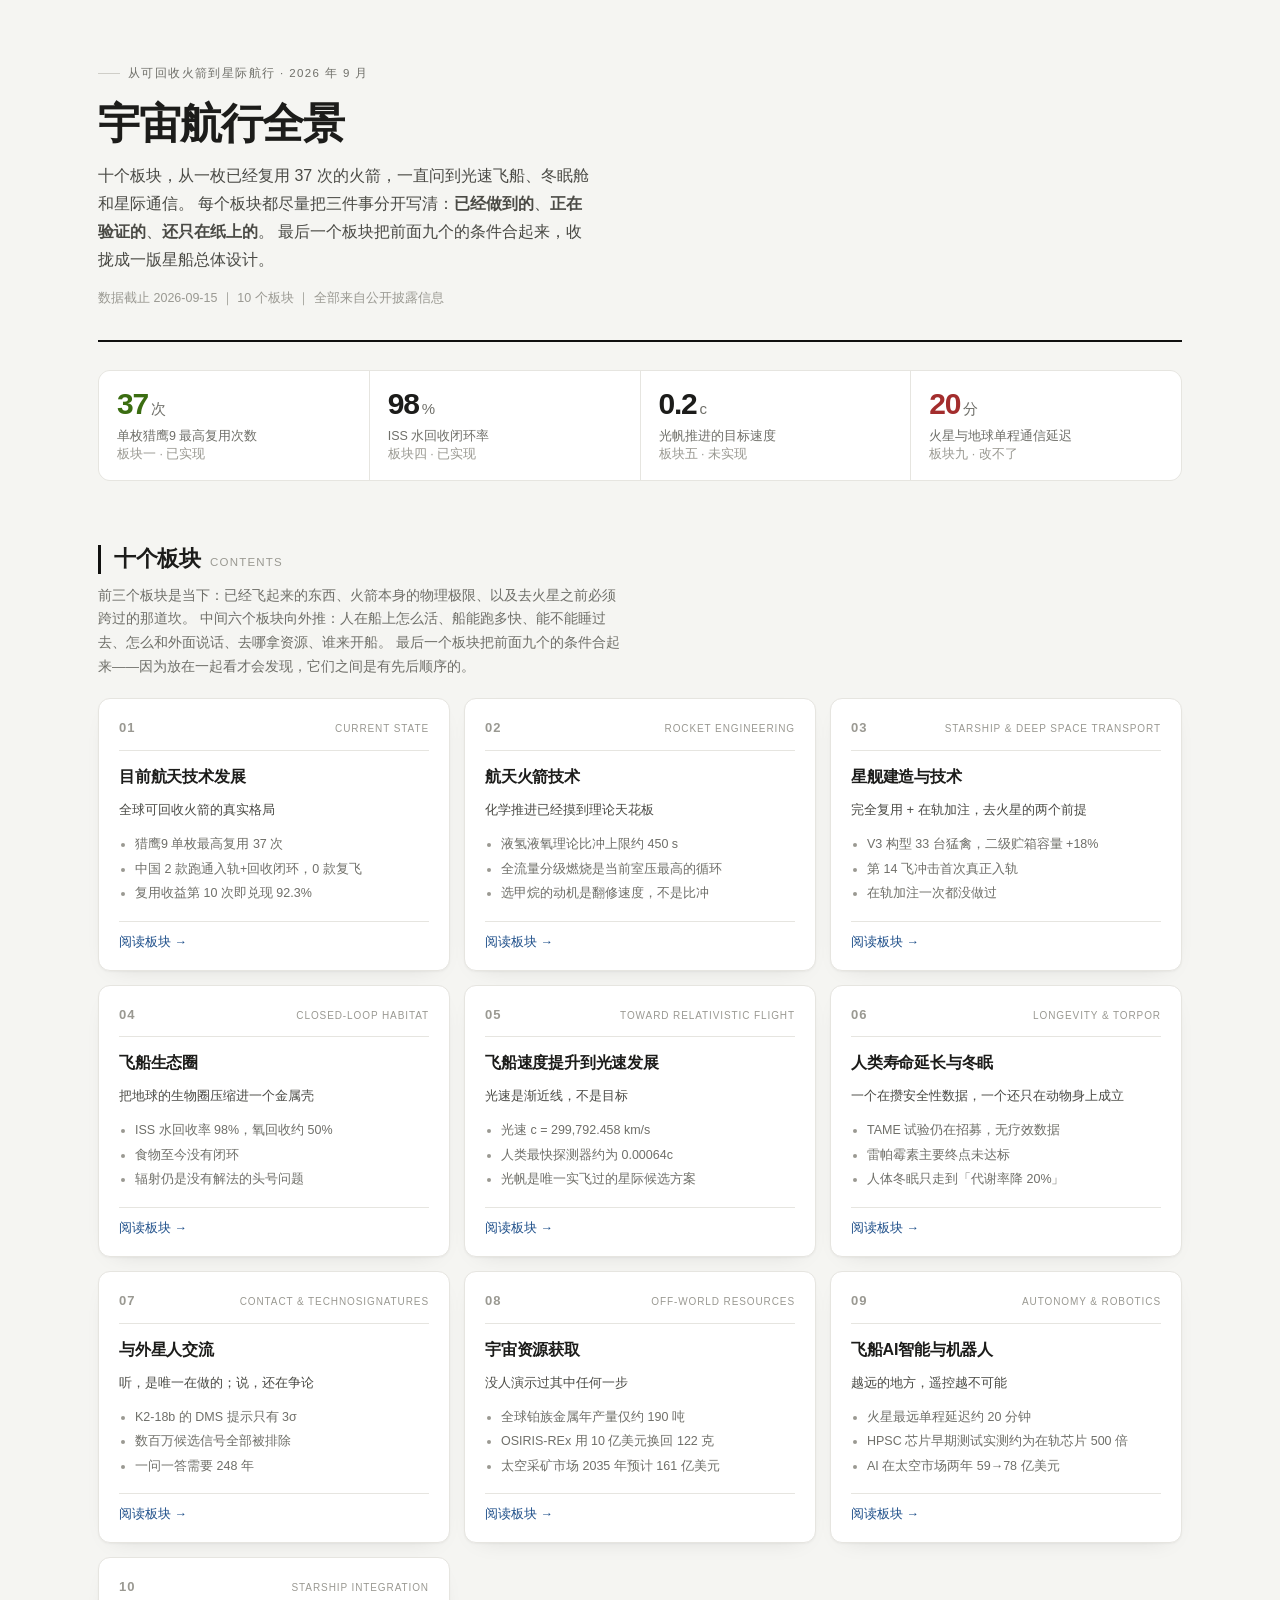
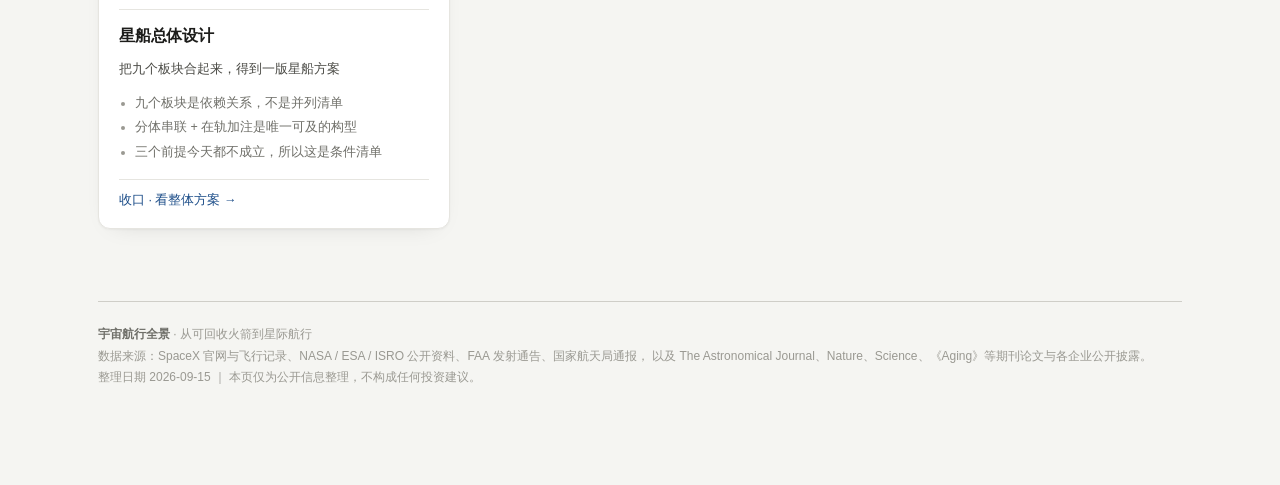
==== commit 42cd5725: "feat(site): 新增站点首页 index.html" ====
--- a/index.html
+++ b/index.html
@@ -4,10 +4,10 @@
 <meta charset="UTF-8">
 <meta name="viewport" content="width=device-width, initial-scale=1.0, viewport-fit=cover">
 <title>宇宙航行全景 · 2026 年 9 月</title>
-<meta name="description" content="从可回收火箭到星际航行：目前航天技术发展、航天火箭技术、星舰建造、飞船生态圈、光速推进、寿命延长与冬眠、外星文明交流、宇宙资源获取、飞船AI与机器人。">
+<meta name="description" content="从可回收火箭到星际航行：目前航天技术发展、航天火箭技术、星舰建造、飞船生态圈、光速推进、寿命延长与冬眠、外星文明交流、宇宙资源获取、飞船AI与机器人，最后把九个板块的条件收拢成一版星船总体设计。">
 <meta name="theme-color" content="#f5f5f2">
 <meta property="og:title" content="宇宙航行全景 · 2026 年 9 月">
-<meta property="og:description" content="从可回收火箭到星际航行：目前航天技术发展、航天火箭技术、星舰建造、飞船生态圈、光速推进、寿命延长与冬眠、外星文明交流、宇宙资源获取、飞船AI与机器人。">
+<meta property="og:description" content="从可回收火箭到星际航行：目前航天技术发展、航天火箭技术、星舰建造、飞船生态圈、光速推进、寿命延长与冬眠、外星文明交流、宇宙资源获取、飞船AI与机器人，最后把九个板块的条件收拢成一版星船总体设计。">
 <meta property="og:locale" content="zh_CN">
 <meta property="og:type" content="website">
 <link rel="icon" href="data:image/svg+xml,%3Csvg xmlns='http://www.w3.org/2000/svg' viewBox='0 0 32 32'%3E%3Crect width='32' height='32' rx='7' fill='%231c1c1a'/%3E%3Ccircle cx='16' cy='16' r='7.5' fill='none' stroke='%23fff' stroke-width='2'/%3E%3Cellipse cx='16' cy='16' rx='13' ry='4.6' fill='none' stroke='%23fff' stroke-width='1.6' transform='rotate(-28 16 16)'/%3E%3Ccircle cx='27' cy='9.5' r='2.4' fill='%23fff'/%3E%3C/svg%3E">
@@ -24,9 +24,10 @@
     <header class="hero">
       <div class="eyebrow">从可回收火箭到星际航行 · 2026 年 9 月</div>
       <h1>宇宙航行全景</h1>
-      <p class="dek">九个板块，从一枚已经复用 37 次的火箭，一直问到光速飞船、冬眠舱和星际通信。
-        每个板块都尽量把三件事分开写清：<b>已经做到的</b>、<b>正在验证的</b>、<b>还只在纸上的</b>。</p>
-      <div class="meta">数据截止 2026-09-15 ｜ 9 个板块 ｜ 全部来自公开披露信息</div>
+      <p class="dek">十个板块，从一枚已经复用 37 次的火箭，一直问到光速飞船、冬眠舱和星际通信。
+        每个板块都尽量把三件事分开写清：<b>已经做到的</b>、<b>正在验证的</b>、<b>还只在纸上的</b>。
+        最后一个板块把前面九个的条件合起来，收拢成一版星船总体设计。</p>
+      <div class="meta">数据截止 2026-09-15 ｜ 10 个板块 ｜ 全部来自公开披露信息</div>
     </header>
 
     <div class="kpis">
@@ -49,9 +50,10 @@
     </div>
 
     <section>
-      <h2>九个板块<span class="en">Contents</span></h2>
+      <h2>十个板块<span class="en">Contents</span></h2>
       <p class="lead">前三个板块是当下：已经飞起来的东西、火箭本身的物理极限、以及去火星之前必须跨过的那道坎。
-        后六个板块向外推：人在船上怎么活、船能跑多快、能不能睡过去、怎么和外面说话、去哪拿资源、谁来开船。</p>
+        中间六个板块向外推：人在船上怎么活、船能跑多快、能不能睡过去、怎么和外面说话、去哪拿资源、谁来开船。
+        最后一个板块把前面九个的条件合起来——因为放在一起看才会发现，它们之间是有先后顺序的。</p>
 
       <div class="board-grid">
         <a class="board-card" href="sections/01-current.html">
@@ -161,6 +163,18 @@
           </ul>
           <span class="bc-go">阅读板块 →</span>
         </a>
+
+        <a class="board-card capstone" href="sections/10-integration.html">
+          <div class="bc-top"><span class="bc-num">10</span><span class="bc-en">Starship Integration</span></div>
+          <h3>星船总体设计</h3>
+          <p class="bc-dek">把九个板块合起来，得到一版星船方案</p>
+          <ul>
+            <li>九个板块是依赖关系，不是并列清单</li>
+            <li>分体串联 + 在轨加注是唯一可及的构型</li>
+            <li>三个前提今天都不成立，所以这是条件清单</li>
+          </ul>
+          <span class="bc-go">收口 · 看整体方案 →</span>
+        </a>
       </div>
     </section>
 
--- a/assets/site.css
+++ b/assets/site.css
@@ -831,3 +831,26 @@
   table.params th:nth-child(2), table.params td:nth-child(2){width:23%;}
 }
 
+/* ==========================================================================
+   技术链路 · 每一环的「技术详解」与「创业视角」
+   ========================================================================== */
+
+.cl-blk{
+  margin:11px 0 0; padding:11px 14px 12px;
+  background:var(--bg-sunk); border-radius:8px;
+  border-left:2px solid var(--line-strong);
+}
+.cl-blk.biz{background:#fafcff; border-left-color:var(--accent-bd);}
+.cl-cap{
+  display:block; font-size:10.5px; letter-spacing:1px; font-weight:600;
+  color:var(--faint); margin-bottom:5px;
+}
+.cl-blk.biz .cl-cap{color:var(--accent);}
+.cl-blk p{margin:0; font-size:12.5px; line-height:1.85; color:var(--text-soft);}
+.cl-blk p b{color:var(--text); font-weight:650;}
+
+@media (max-width:640px){
+  .cl-blk{padding:10px 12px 11px; margin-top:9px;}
+  .cl-blk p{font-size:12px; line-height:1.8;}
+}
+
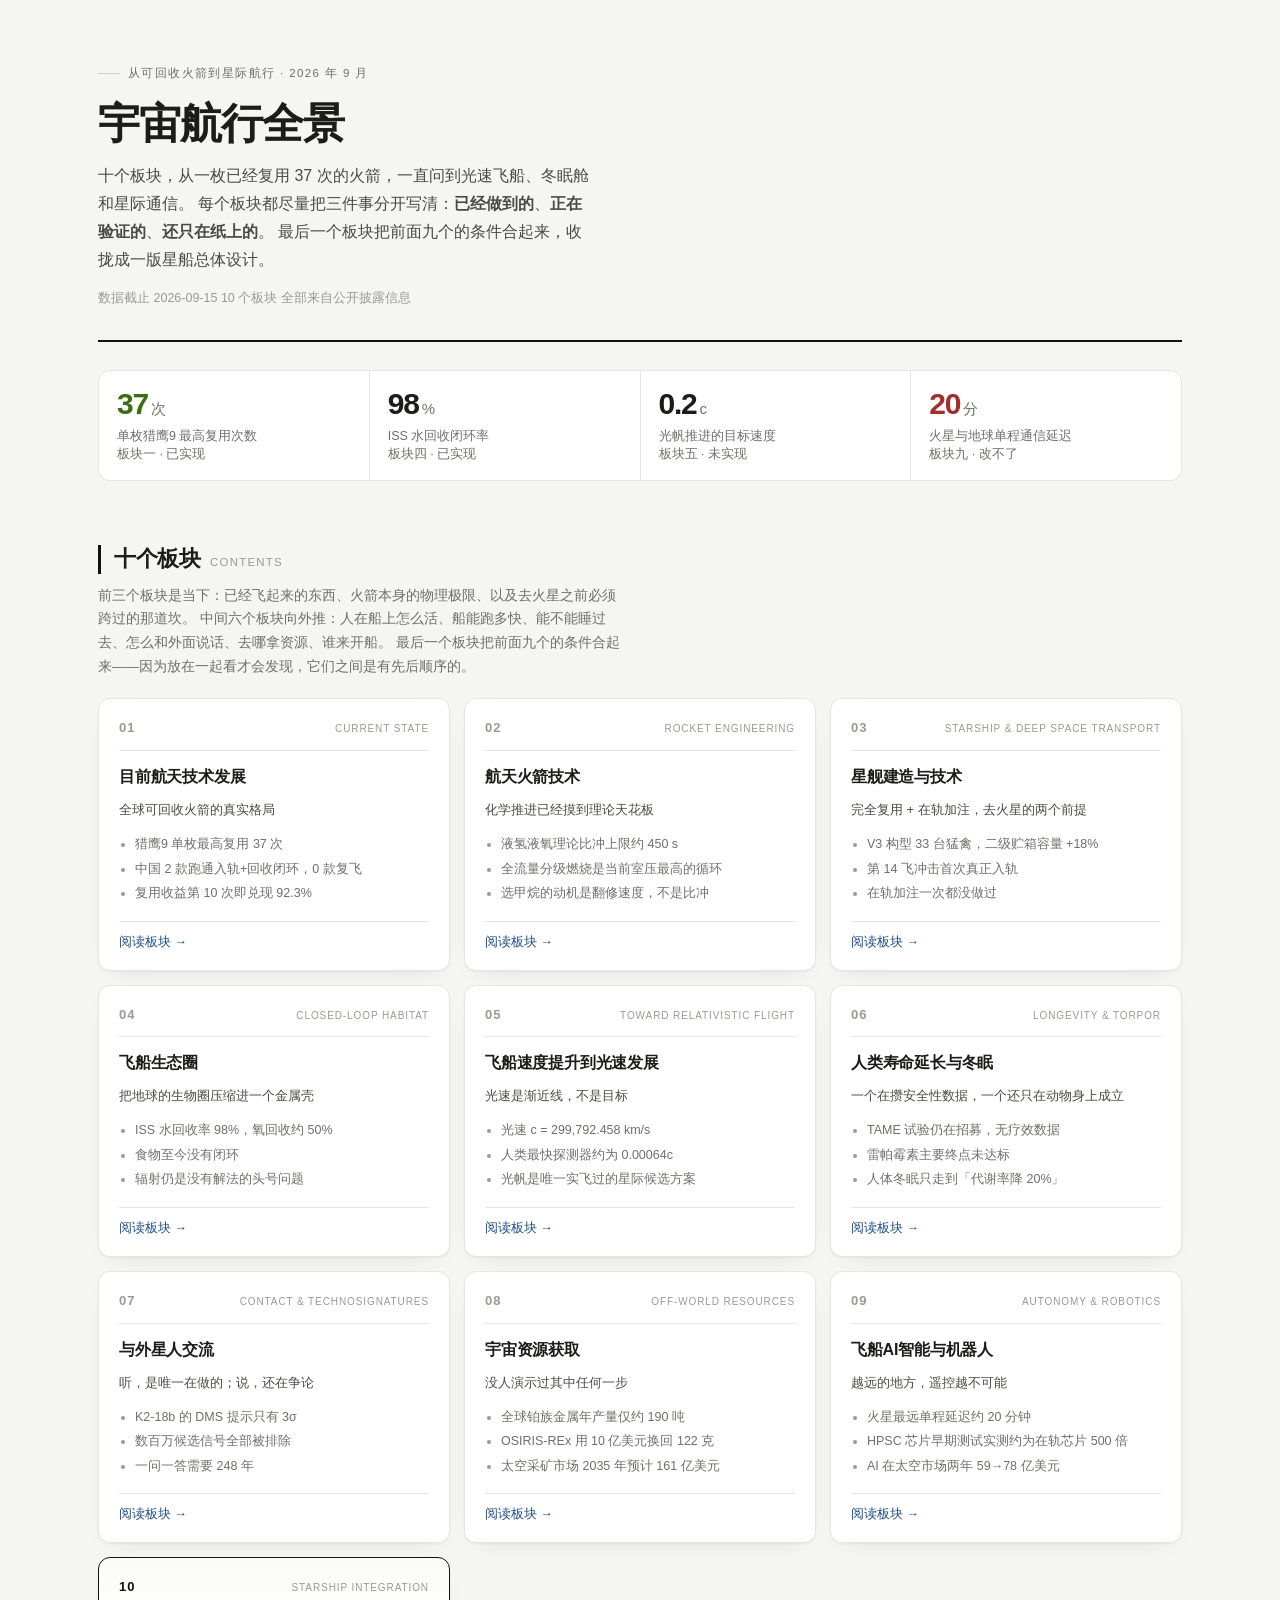
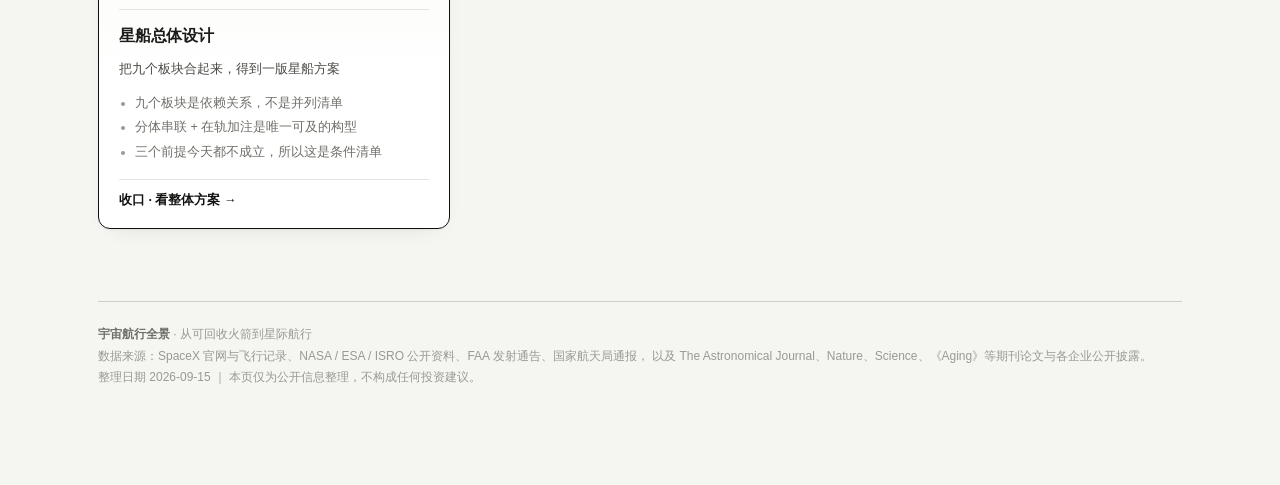
==== commit c5581bb6: "更新首页 index.html（首屏 KPI 与板块索引）" ====
--- a/index.html
+++ b/index.html
@@ -21,31 +21,37 @@
 
   <main class="main">
 
-    <header class="hero">
-      <div class="eyebrow">从可回收火箭到星际航行 · 2026 年 9 月</div>
-      <h1>宇宙航行全景</h1>
-      <p class="dek">十个板块，从一枚已经复用 37 次的火箭，一直问到光速飞船、冬眠舱和星际通信。
-        每个板块都尽量把三件事分开写清：<b>已经做到的</b>、<b>正在验证的</b>、<b>还只在纸上的</b>。
-        最后一个板块把前面九个的条件合起来，收拢成一版星船总体设计。</p>
-      <div class="meta">数据截止 2026-09-15 ｜ 10 个板块 ｜ 全部来自公开披露信息</div>
+    <header class="hero hud">
+      <div class="sky" aria-hidden="true"></div>
+      <div class="hero-in">
+        <div class="eyebrow">从可回收火箭到星际航行 · 2026 年 9 月</div>
+        <h1>宇宙航行全景</h1>
+        <p class="dek">十个板块，从一枚已经复用 37 次的火箭，一直问到光速飞船、冬眠舱和星际通信。
+          每个板块都尽量把三件事分开写清：<b>已经做到的</b>、<b>正在验证的</b>、<b>还只在纸上的</b>。
+          最后一个板块把前面九个的条件合起来，收拢成一版星船总体设计。</p>
+        <div class="meta"><span>数据截止 2026-09-15</span>
+          <span>10 个板块</span>
+          <span>全部来自公开披露信息</span></div>
+      </div>
+      <div class="rail-line" aria-hidden="true"></div>
     </header>
 
     <div class="kpis">
       <div class="kpi hi">
         <div class="v"><span data-count="37">0</span><em>次</em></div>
-        <div class="k">单枚猎鹰9 最高复用次数<br><span style="color:var(--faint)">板块一 · 已实现</span></div>
+        <div class="k">单枚猎鹰9 最高复用次数<br><span>板块一 · 已实现</span></div>
       </div>
       <div class="kpi">
         <div class="v"><span data-count="98">0</span><em>%</em></div>
-        <div class="k">ISS 水回收闭环率<br><span style="color:var(--faint)">板块四 · 已实现</span></div>
+        <div class="k">ISS 水回收闭环率<br><span>板块四 · 已实现</span></div>
       </div>
       <div class="kpi">
         <div class="v">0.2<em>c</em></div>
-        <div class="k">光帆推进的目标速度<br><span style="color:var(--faint)">板块五 · 未实现</span></div>
+        <div class="k">光帆推进的目标速度<br><span>板块五 · 未实现</span></div>
       </div>
       <div class="kpi zero">
         <div class="v"><span data-count="20">0</span><em>分</em></div>
-        <div class="k">火星与地球单程通信延迟<br><span style="color:var(--faint)">板块九 · 改不了</span></div>
+        <div class="k">火星与地球单程通信延迟<br><span>板块九 · 改不了</span></div>
       </div>
     </div>
 
--- a/assets/site.css
+++ b/assets/site.css
@@ -854,3 +854,28 @@
   .cl-blk p{font-size:12px; line-height:1.8;}
 }
 
+/* ==========================================================================
+   收口板块（板块十：星船总体设计）
+   ========================================================================== */
+
+/* 首页卡片：把「收口」那张与领域卡片区分开——它是综合，不是又一个领域 */
+.board-card.capstone{
+  border-color:var(--ink);
+  background:linear-gradient(180deg, #fbfbf9 0%, var(--bg) 42%);
+}
+.board-card.capstone .bc-num{color:var(--ink);}
+.board-card.capstone .bc-go{color:var(--ink); font-weight:600;}
+
+/* 要求表四列。列宽只在桌面生效——写进移动端会覆盖卡片化的 td{width:100%}，把卡片压窄 */
+@media (min-width:641px){
+  table.req th:nth-child(1), table.req td:nth-child(1){width:15%;}
+  table.req th:nth-child(2), table.req td:nth-child(2){width:25%;}
+  table.req th:nth-child(3), table.req td:nth-child(3){width:13%;}
+}
+table.req td .tag{margin-right:2px;}
+
+/* 收口板块的正文图：与别处的 .figure 同一套版式，只需给正文里多一个垂直节奏 */
+#i-layout .tablewrap,
+#i-req .tablewrap,
+#i-baseline .tablewrap{margin-top:18px;}
+
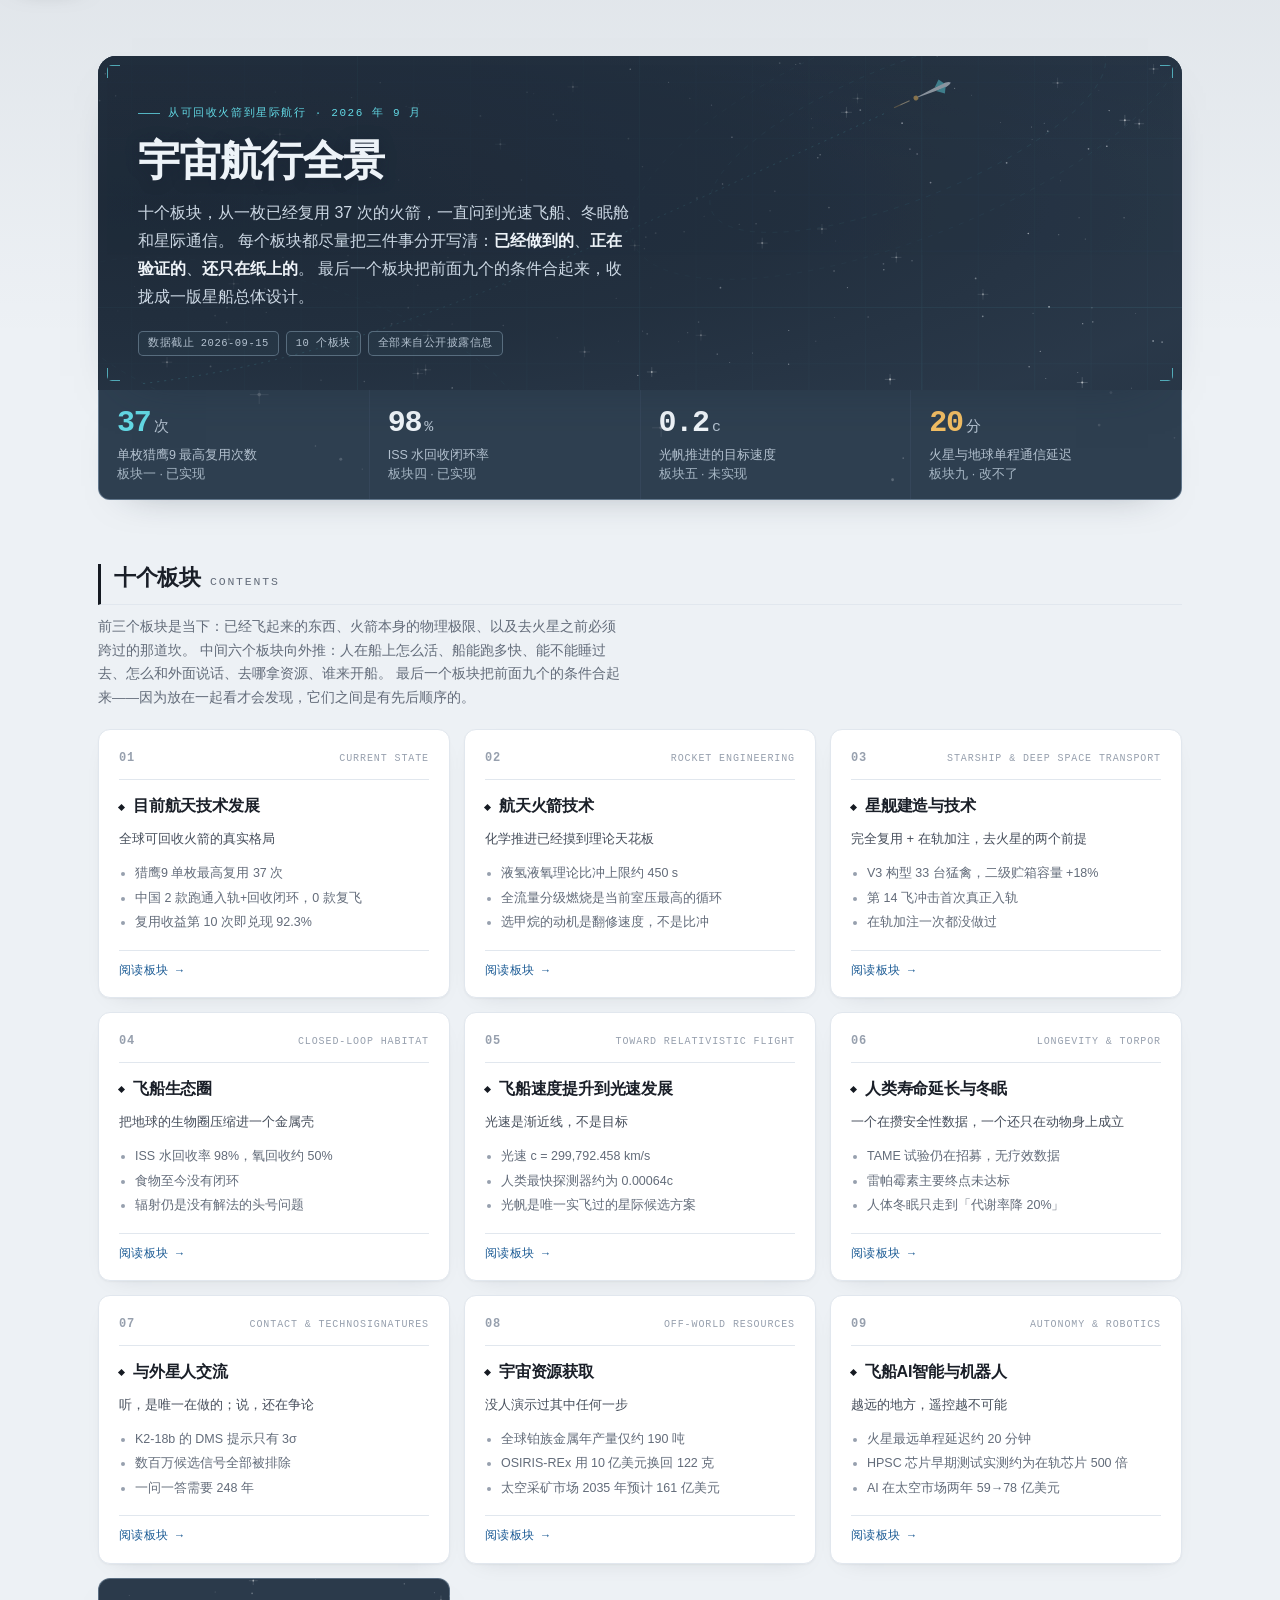
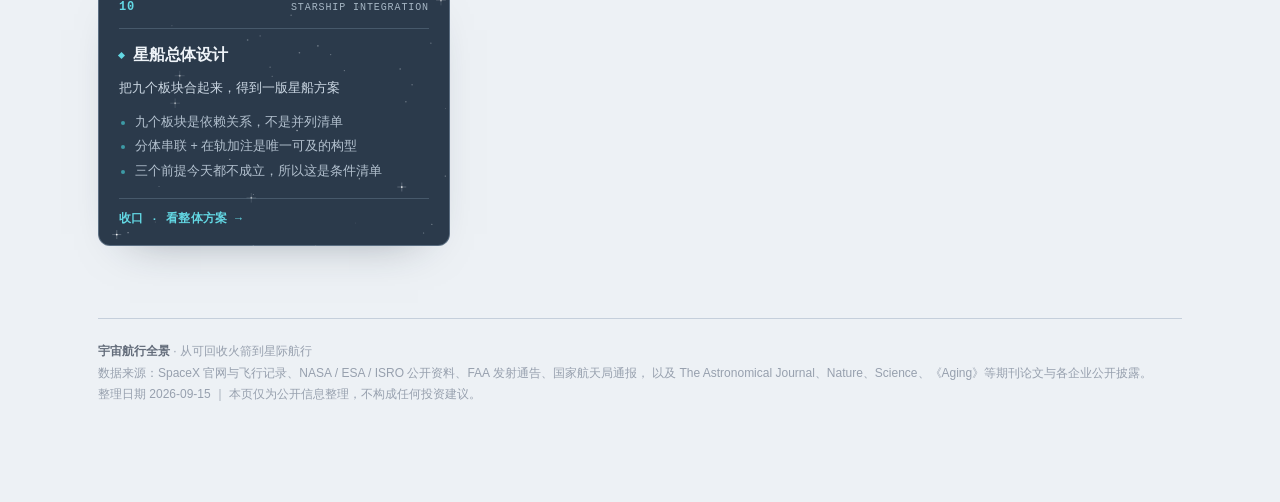
==== commit 75fc9bca: "fix(a11y): 修重复 SVG id 与 ≤1080px 横向溢出；补跳转链接、焦点环、aria-current；校验加跨宽度扫描" ====
--- a/index.html
+++ b/index.html
@@ -5,7 +5,7 @@
 <meta name="viewport" content="width=device-width, initial-scale=1.0, viewport-fit=cover">
 <title>宇宙航行全景 · 2026 年 9 月</title>
 <meta name="description" content="从可回收火箭到星际航行：目前航天技术发展、航天火箭技术、星舰建造、飞船生态圈、光速推进、寿命延长与冬眠、外星文明交流、宇宙资源获取、飞船AI与机器人，最后把九个板块的条件收拢成一版星船总体设计。">
-<meta name="theme-color" content="#f5f5f2">
+<meta name="theme-color" content="#edf1f5">
 <meta property="og:title" content="宇宙航行全景 · 2026 年 9 月">
 <meta property="og:description" content="从可回收火箭到星际航行：目前航天技术发展、航天火箭技术、星舰建造、飞船生态圈、光速推进、寿命延长与冬眠、外星文明交流、宇宙资源获取、飞船AI与机器人，最后把九个板块的条件收拢成一版星船总体设计。">
 <meta property="og:locale" content="zh_CN">
@@ -15,11 +15,13 @@
 </head>
 <body>
 
+<a class="skip" href="#main">跳到正文</a>
+
 <div id="progress"></div>
 
 <div class="shell hub">
 
-  <main class="main">
+  <main class="main" id="main">
 
     <header class="hero hud">
       <div class="sky" aria-hidden="true"></div>
--- a/assets/site.css
+++ b/assets/site.css
@@ -4,30 +4,44 @@
    ========================================================================== */
 
 :root{
-  --page:#f5f5f2;
+  /* 浅色面：冷中性（原本是暖中性）。与深色面同色温，两者放在一起才像一套东西，
+     而不是「白纸上贴了块黑」——这是「整体感」的关键，改配色时不要往回改暖。 */
+  --page:#edf1f5;
   --bg:#ffffff;
-  --bg-sunk:#fafaf8;
-  --text:#1c1c1a;
-  --text-soft:#4a4a45;
-  --muted:#6f6f69;
-  --faint:#9a9992;
-  --line:#e6e5e0;
-  --line-strong:#cfcec8;
-  --ink:#111110;
-
-  --accent:#1d4e89;
-  --accent-bg:#eef3fa;
-  --accent-bd:#b8cde6;
-
-  --green-bg:#eaf3de; --green-tx:#3b6d11; --green-bd:#97c459;
-  --blue-bg:#e6f1fb;  --blue-tx:#185fa5;  --blue-bd:#85b7eb;
+  --bg-sunk:#f0f5fa;
+  --text:#1a1f28;
+  --text-soft:#464e5b;
+  /* 次级文字。压深过一档（原 #69717f）：下沉底调深之后，11px 的图注在它上面
+     只有 4.48:1，不到 WCAG AA 的 4.5。顺带全站的小字都更实一点。 */
+  --muted:#636c7a;
+  --faint:#97a0ae;
+  --line:#e1e7ee;
+  --line-strong:#c5cfdb;
+  --ink:#151a22;
+
+  --accent:#1a5a94;
+  --accent-bg:#eaf2fa;
+  --accent-bd:#b3cee8;
+
+  --green-bg:#e9f2de; --green-tx:#3d6d14; --green-bd:#97c459;
+  --blue-bg:#e6effa;  --blue-tx:#1a5f9c;  --blue-bd:#85b7eb;
   --amber-bg:#faeeda; --amber-tx:#854f0b; --amber-bd:#ef9f27;
   --red-bg:#fcebeb;   --red-tx:#a32d2d;   --red-bd:#f09595;
-  --gray-bg:#f1efe8;  --gray-tx:#5f5e5a;  --gray-bd:#b4b2a9;
+  --gray-bg:#edf0f4;  --gray-tx:#5c6472;  --gray-bd:#aeb7c3;
+
+  /* 层色阶：五个概览栏目的「位置」标识。**刻意不用绿/蓝/琥珀/红**——那四个是
+     「状态」语义色（已实现 / 在验证 / 待突破 / 物理约束），层色再借用它们会撞车。
+     这里是一条从石板蓝到青的同族色阶，明度接近、深浅一致，所以每一档的对比度都够；
+     区分主要靠层序号，颜色只负责「这是一族、按顺序推进」。 */
+  --ly1:#4a6b83;
+  --ly2:#356b8a;
+  --ly3:#256b7e;
+  --ly4:#1c6a72;
+  --ly5:#1a6a68;
 
   --rail:264px;
   --radius:12px;
-  --shadow:0 1px 2px rgba(20,20,18,.04), 0 8px 24px -16px rgba(20,20,18,.18);
+  --shadow:0 1px 2px rgba(22,28,38,.04), 0 8px 24px -16px rgba(22,28,38,.18);
 }
 
 *{box-sizing:border-box;}
@@ -36,7 +50,11 @@
 
 body{
   margin:0;
-  background:var(--page);
+  background-color:var(--page);
+  /* 页面顶部一抹极淡的石板色：让深色控制台是「沉进页面」而不是「贴在页面上」。
+     这一点点渐变是整体感的关键——没有它，控制台下沿就是一条生硬的分界线。 */
+  background-image:linear-gradient(180deg, rgba(43,58,75,.06), rgba(43,58,75,0) 340px);
+  background-repeat:no-repeat;
   color:var(--text);
   font-family:-apple-system,BlinkMacSystemFont,"Segoe UI","PingFang SC","Hiragino Sans GB","Microsoft YaHei",sans-serif;
   font-size:15px;
@@ -47,6 +65,30 @@
 
 a{color:var(--accent); text-decoration:none;}
 a:hover{text-decoration:underline;}
+
+/* ---------- 跳转链接与键盘焦点 ----------
+   1) 跳转链接：键盘用户不必 Tab 过十几个导航项才能到正文。平时藏起来，
+      获得焦点时浮在最上层（用的是深色面板的一套色，和顶栏同一个语言）。
+   2) 焦点环：原来完全依赖浏览器默认 outline，在圆角和浅底上很难看清。
+      用 :focus-visible 而不是 :focus —— 鼠标点击不该看到焦点环。 */
+.skip{
+  position:fixed; top:8px; left:8px; z-index:80;
+  padding:9px 15px; border-radius:8px;
+  background:var(--void-2); color:var(--void-text);
+  font-size:13px; font-weight:500; text-decoration:none;
+  box-shadow:0 10px 28px -14px rgba(6,12,20,.6);
+  transform:translateY(-160%);
+  transition:transform .16s ease;
+}
+.skip:focus-visible{transform:none; outline:2px solid var(--signal); outline-offset:2px;}
+a:focus-visible,
+button:focus-visible,
+[tabindex]:focus-visible{
+  outline:2px solid var(--signal-deep);
+  outline-offset:2px;
+  border-radius:3px;
+}
+.topnav a:focus-visible{outline-offset:3px;}
 
 /* ---------- 顶部进度条 ---------- */
 #progress{
@@ -140,7 +182,7 @@
   font-size:22px; font-weight:650; letter-spacing:-.5px;
   margin:0 0 6px; padding-left:13px; border-left:3px solid var(--ink); line-height:1.3;
 }
-h2 .en{font-size:11.5px; font-weight:400; letter-spacing:1.2px; text-transform:uppercase; color:var(--faint); margin-left:10px;}
+h2 .en{font-size:11.5px; font-weight:400; letter-spacing:1.2px; text-transform:uppercase; color:var(--muted); margin-left:10px;}
 h3{font-size:15.5px; font-weight:650; margin:34px 0 10px;}
 .lead{color:var(--muted); font-size:13.5px; margin:10px 0 20px; max-width:70ch;}
 p{margin:11px 0;}
@@ -214,8 +256,8 @@
   border-left:3px solid var(--line-strong); border-radius:0 var(--radius) var(--radius) 0;
   padding:14px 18px; margin:20px 0; font-size:13.5px; box-shadow:var(--shadow);
 }
-.note.warn{border-left-color:var(--amber-bd); background:#fffdf8;}
-.note.good{border-left-color:var(--green-bd); background:#fcfef8;}
+.note.warn{border-left-color:var(--amber-bd); background:#fdfaf4;}
+.note.good{border-left-color:var(--green-bd); background:#f8fbf4;}
 .note.info{border-left-color:var(--accent-bd); background:#fafcff;}
 .note b{font-weight:650;}
 
@@ -256,7 +298,7 @@
 .figure .figtitle{font-size:14px; font-weight:650; margin:0 0 3px;}
 .figure .figdek{font-size:12.5px; color:var(--muted); margin:0 0 16px;}
 .figure figcaption{
-  font-size:11.5px; color:var(--faint); margin-top:14px;
+  font-size:11.5px; color:var(--muted); margin-top:14px;
   padding-top:12px; border-top:1px solid var(--line);
 }
 .figure svg{display:block; width:100%; height:auto;}
@@ -299,14 +341,20 @@
 /* ---------- 顶部移动导航 ---------- */
 .topnav{
   position:sticky; top:0; z-index:40;
-  background:rgba(245,245,242,.92); backdrop-filter:blur(12px);
+  background:rgba(237,241,245,.92); backdrop-filter:blur(12px);
   -webkit-backdrop-filter:blur(12px);
   border-bottom:1px solid var(--line);
-  margin:0 -28px; padding:0 28px;
+  margin:0; padding:0;
+  /* ⚠️ 这里原来写的是 `margin:0 -28px; padding:0 28px`（负 margin 出血到屏幕边缘）。
+     负 margin 撑宽的是 **nav 自身的盒子**，而 overflow:clip 只裁子元素、不改盒子宽度，
+     所以它同时把文档撑宽了：≤1080px 时整页能左右拖动（手机 +16px、平板 +22px）。
+     正确做法是让内边距进入滚动内容（写在 .inner 上）：
+     滚到最左时首项仍有内缩，向右滚时胶囊照样滑到边缘之下，而 nav 本身恰好等于视口宽。 */
+  overflow-x:clip;      /* 兜底：以后若再加出血元素，也不会撑宽文档 */
   display:none;
 }
 .topnav .inner{
-  display:flex; gap:4px; overflow-x:auto; padding:9px 0;
+  display:flex; gap:4px; overflow-x:auto; padding:9px 28px;
   scrollbar-width:none;
   -webkit-overflow-scrolling:touch;
 }
@@ -314,7 +362,7 @@
 /* 右侧渐隐，提示可横向滚动 */
 .topnav::after{
   content:""; position:absolute; top:0; right:0; bottom:1px; width:44px;
-  background:linear-gradient(to right, rgba(245,245,242,0), rgba(245,245,242,.96));
+  background:linear-gradient(to right, rgba(237,241,245,0), rgba(237,241,245,.96));
   pointer-events:none;
 }
 .topnav a{
@@ -338,7 +386,8 @@
 @media (max-width:1080px){
   .shell{grid-template-columns:minmax(0,1fr); gap:0; padding:0 22px 80px;}
   .rail{display:none;}
-  .topnav{display:block; margin:0 -22px; padding:0 22px;}
+  .topnav{display:block;}
+  .topnav .inner{padding:9px 22px;}
   .main{padding-top:26px;}
   html{scroll-padding-top:62px;}
   .kpis{grid-template-columns:repeat(2,1fr);}
@@ -348,7 +397,7 @@
 @media (max-width:640px){
   body{font-size:14.5px;}
   .shell{padding:0 16px 64px;}
-  .topnav{margin:0 -16px; padding:0 16px;}
+  .topnav .inner{padding:9px 16px;}
   h2{font-size:19px;}
   h2 .en{display:none;}
   .kpi{padding:15px 14px 13px;}
@@ -532,7 +581,7 @@
   display:flex; flex-wrap:wrap; align-items:center; gap:13px;
   margin:11px 0 0; font-size:11.5px; color:var(--muted);
 }
-.chain-legend .clg-cap{color:var(--faint); letter-spacing:.6px;}
+.chain-legend .clg-cap{color:var(--muted); letter-spacing:.6px;}
 .chain-legend .lg{display:inline-flex; align-items:center; gap:6px;}
 .chain-legend .lg i{
   display:block; width:10px; height:3px; border-radius:2px; background:var(--gray-bd);
@@ -711,21 +760,57 @@
 .vs-do{margin:0 0 11px; font-size:13px; color:var(--text-soft); line-height:1.8;}
 .vs-meta{display:grid; grid-template-columns:1fr 1fr; gap:10px 18px;}
 .vs-meta > span{font-size:12px; color:var(--muted); line-height:1.7;}
-.vs-meta b{
+/* 赛道判断：六格细线网格（切入点之后、阶段之前） */
+.h3-en{
+  font-family:var(--mono); font-size:10.5px; font-weight:400; letter-spacing:1.2px;
+  text-transform:uppercase; color:var(--faint); margin-left:8px;
+}
+.vt{
+  display:grid; grid-template-columns:1fr 1fr; gap:1px;
+  margin:14px 0 0; padding:0;
+  background:var(--line); border:1px solid var(--line);
+  border-radius:var(--radius); overflow:hidden;
+}
+.vt-i{background:var(--bg); padding:13px 16px 14px;}
+.vt-i dt{
+  font-size:10.5px; letter-spacing:.7px; font-weight:600;
+  color:var(--accent); margin-bottom:4px;
+}
+.vt-i dd{margin:0; font-size:12.5px; color:var(--text-soft); line-height:1.78;}
+
+/* 每一步的四项元数据（2×2）与单独的止损线。
+   注意：标签一律用 .lb 而不是 <b> —— 正文加粗也用 <b>，
+   一个 `.vs-meta b{display:block}` 会把正文里的加粗也变成块级，
+   于是加粗那句独占一行、后面的标点被甩到下一行。 */
+.vs-meta .lb,
+.vs-st .lb{
   display:block; font-size:10.5px; letter-spacing:.7px; font-weight:600; margin-bottom:2px;
 }
-.vs-mk b{color:var(--green-tx);}
-.vs-rk b{color:var(--red-tx);}
+.vs-md .lb{color:var(--accent);}
+.vs-bn .lb{color:var(--muted);}
+.vs-gt .lb{color:var(--green-tx);}
+.vs-kk .lb{color:var(--red-tx);}
+.vs-st{
+  margin:12px 0 0; padding:10px 13px 11px;
+  font-size:12px; color:var(--text-soft); line-height:1.75;
+  background:var(--bg-sunk); border-left:2px solid var(--amber-bd);
+  border-radius:0 7px 7px 0;
+}
+.vs-st .lb{color:var(--amber-tx);}
 
 @media (max-width:1080px){
+  .vt{grid-template-columns:1fr;}
   .vs-meta{grid-template-columns:1fr;}
 }
 @media (max-width:640px){
   .entry{padding:13px 15px 14px; margin-top:16px;}
   .entry .en-t{font-size:14.5px;}
+  .vt-i{padding:12px 14px 13px;}
+  .vt-i dd{font-size:12.5px;}
   .vs > li{padding:14px 15px 13px;}
   .vs-t{font-size:14px;}
   .vs-do{font-size:12.5px;}
+  .vs-st{padding:9px 11px 10px;}
 }
 
 /* ==========================================================================
@@ -818,7 +903,7 @@
 }
 .trs-fig svg{display:block; width:100%; height:auto;}
 .trs-fig figcaption{
-  font-size:11px; color:var(--faint); line-height:1.65;
+  font-size:11px; color:var(--muted); line-height:1.65;
   margin-top:12px; padding-top:10px; border-top:1px solid var(--line);
 }
 
@@ -859,10 +944,7 @@
    ========================================================================== */
 
 /* 首页卡片：把「收口」那张与领域卡片区分开——它是综合，不是又一个领域 */
-.board-card.capstone{
-  border-color:var(--ink);
-  background:linear-gradient(180deg, #fbfbf9 0%, var(--bg) 42%);
-}
+.board-card.capstone{border-color:var(--line-strong);}
 .board-card.capstone .bc-num{color:var(--ink);}
 .board-card.capstone .bc-go{color:var(--ink); font-weight:600;}
 
@@ -879,3 +961,400 @@
 #i-req .tablewrap,
 #i-baseline .tablewrap{margin-top:18px;}
 
+/* ==========================================================================
+   舷窗（viewport）与仪器面板层
+   --------------------------------------------------------------------------
+   基调约定：**正文保持浅色**——长文、表格、打印都靠它保可读性；
+   只有「关键面」做成深色舷窗：首屏、KPI 仪表条、收口卡片、图的仪表头与顶线。
+   深色底上的文字一律用 --void-* 系列，不要在深底上复用 --text / --muted。
+   ========================================================================== */
+
+:root{
+  /* 深色面：石板蓝灰，**刻意不用近黑**。近黑会让它读成「白纸上贴了一块黑」，
+     和浅色面割裂；抬到石板色之后两者同色温，整页才是一个整体。 */
+  --void:#2b3a4b;
+  --void-2:#35465a;
+  --void-3:#40536a;
+  --void-line:rgba(186,212,235,.20);
+  --void-line-2:rgba(186,212,235,.34);
+  --void-text:#eef3f8;
+  --void-soft:#ccd8e4;
+  --void-muted:#b3c1cf;
+  --void-faint:#a6b6c4;    /* 深底上的最浅一档：比浅色面的 --faint 亮得多，保证小字达标 */
+  --signal:#63d8e4;        /* 数据青 */
+  --signal-soft:#a5eaf1;
+  --signal-deep:#3d9aa6;
+  --warn2:#f2bd63;         /* 约束琥珀 */
+  --mono:ui-monospace,SFMono-Regular,"SF Mono",Menlo,Consolas,"Liberation Mono",monospace;
+  --hero-r:18px;
+}
+
+/* ---------- 等宽数字与技术标签 ----------
+   只给「以拉丁字母/数字为主」的地方上等宽：中文标签（.tag / .clg-cap 之类）
+   走等宽会落到各平台不同的 CJK 回退字体，反而更乱。 */
+.kpi .v,
+td.num,
+.bc-num,
+.pg-d,
+.cb-i,
+.fgn,
+.metric,
+.fig-dl,
+.trs-w,
+table.cost td.num,
+table.params td.num,
+table.spec td.num{
+  font-family:var(--mono);
+  font-variant-numeric:tabular-nums;
+  font-feature-settings:"tnum" 1;
+}
+.fgn{letter-spacing:.6px; color:var(--muted); margin-right:2px;}
+
+/* ---------- HUD 转角（可复用的四角括号）---------- */
+.hud{position:relative;}
+.hud::after{
+  content:""; position:absolute; inset:9px; pointer-events:none; border-radius:5px;
+  --c:var(--hud-c, var(--signal));
+  background-image:
+    linear-gradient(var(--c),var(--c)), linear-gradient(var(--c),var(--c)),
+    linear-gradient(var(--c),var(--c)), linear-gradient(var(--c),var(--c)),
+    linear-gradient(var(--c),var(--c)), linear-gradient(var(--c),var(--c)),
+    linear-gradient(var(--c),var(--c)), linear-gradient(var(--c),var(--c));
+  background-size:13px 1px, 1px 13px, 13px 1px, 1px 13px,
+                  13px 1px, 1px 13px, 13px 1px, 1px 13px;
+  background-position:left top, left top, right top, right top,
+                      left bottom, left bottom, right bottom, right bottom;
+  background-repeat:no-repeat;
+  opacity:.55;
+  z-index:4;
+}
+
+/* ---------- 首屏：深色舷窗 ---------- */
+.hero{
+  position:relative; overflow:hidden; isolation:isolate;
+  border:none; border-bottom:none;
+  border-radius:var(--hero-r);
+  background:var(--void);
+  padding:40px 40px 34px;
+  margin:0 0 30px;
+  box-shadow:0 20px 48px -34px rgba(28,42,58,.55);
+}
+.hero .sky{
+  position:absolute; inset:-4% -2%; z-index:0;
+  background:var(--void) url(space.svg) center right / cover no-repeat;
+}
+/* 暗角：只把标题那一侧压暗一档，不再做成「黑洞」。石板底本身够亮，
+   暗角过度就会又回到「白纸上贴一块黑」的割裂感。 */
+.hero::before{
+  content:""; position:absolute; inset:0; z-index:1; pointer-events:none;
+  background:
+    radial-gradient(130% 104% at 8% 44%, rgba(28,40,54,.90) 0%, rgba(28,40,54,.58) 44%, rgba(28,40,54,.10) 78%, rgba(28,40,54,.34) 100%),
+    linear-gradient(180deg, rgba(28,40,54,.26), rgba(28,40,54,0) 32%);
+}
+.hero .hero-in{position:relative; z-index:2; max-width:64ch;}
+.hero .eyebrow{color:var(--signal); margin-bottom:14px; font-family:var(--mono);
+  font-size:11px; letter-spacing:1.6px;}
+.hero .eyebrow::before{background:var(--signal); opacity:.8;}
+.hero h1{color:var(--void-text); text-shadow:0 1px 14px rgba(20,30,42,.35);}
+.hero .dek{color:var(--void-soft);}
+.hero .dek b{color:var(--void-text); font-weight:600;}
+.hero .meta{
+  display:flex; flex-wrap:wrap; gap:7px; margin-top:20px;
+  color:var(--void-muted);
+}
+.hero .meta span{
+  font-family:var(--mono); font-size:10.5px; letter-spacing:.5px;
+  border:1px solid var(--void-line-2); border-radius:5px; padding:2px 9px;
+  background:rgba(120,190,205,.05);
+}
+/* 首屏底部一条信号细线，像仪表的接地轨 */
+.hero .rail-line{
+  position:absolute; left:0; right:0; bottom:0; height:2px; z-index:3;
+  background:linear-gradient(90deg, var(--signal) 0%, var(--signal-deep) 26%, rgba(120,190,205,.10) 62%, transparent 100%);
+  opacity:.85;
+}
+@media (prefers-reduced-motion: no-preference){
+  .hero .sky{animation:skyDrift 120s ease-in-out infinite;}
+}
+@keyframes skyDrift{
+  0%  {transform:translate3d(0,0,0) scale(1.05);}
+  50% {transform:translate3d(-14px,7px,0) scale(1.05);}
+  100%{transform:translate3d(0,0,0) scale(1.05);}
+}
+
+/* 首屏的转角要看得见：它不是装饰，是「这块是仪表」的提示 */
+.hero.hud::after{opacity:.72; --hud-c:var(--signal);}
+
+/* 首屏 + KPI 合成**一整块**控制台。
+   之前这是两块各自带圆角的深色面板、中间还有 18px 缝，读起来像「贴了两次深色」；
+   把相邻边缘的圆角与间距去掉之后，它就成一个面了，页面从「三块拼」变成「一块控制台 + 正文」。
+   `:has()` 不被支持时会退回原来的两块式样，不影响可用性。 */
+.hero:has(+ .kpis){
+  border-bottom-left-radius:0; border-bottom-right-radius:0;
+  margin-bottom:0;
+}
+.hero:has(+ .kpis) .rail-line{display:none;}
+.hero + .kpis{
+  border-radius:0 0 var(--radius) var(--radius);
+  border-top:0; margin-top:0;
+}
+
+/* ---------- KPI：深色仪表条 ---------- */
+.kpis{
+  background-color:var(--void-2);
+  background-image:url(space-tile.svg); background-size:cover; background-position:center;
+  border:1px solid var(--void-line-2);
+  gap:1px; margin:0 0 44px;
+  box-shadow:0 18px 40px -32px rgba(28,42,58,.5);
+}
+/* 单元格要够不透明：星场是 cover 铺的，半透明会让各格采到不同的星密度，深浅不一 */
+.kpi{background:rgba(43,58,75,.62);}
+.kpi .v{color:var(--void-text);}
+.kpi .v em{color:var(--void-muted);}
+.kpi .k{color:var(--void-muted);}
+.kpi .k span{color:var(--void-faint);}
+.kpi.hi .v{color:var(--signal);}
+.kpi.zero .v{color:var(--warn2);}
+
+/* ---------- 板块卡片：HUD 细角 ---------- */
+.board-card{position:relative; overflow:hidden;}
+.board-card::before{
+  content:""; position:absolute; left:0; right:0; top:0; height:2px;
+  background:linear-gradient(90deg, var(--void), rgba(99,216,228,.7) 46%, transparent 100%);
+  opacity:0; transition:opacity .22s;
+}
+.board-card:hover::before{opacity:1;}
+.board-card:hover{border-color:var(--void-line-2);}
+.board-card .bc-num{font-size:12px; letter-spacing:.8px;}
+.board-card .bc-en{font-family:var(--mono);}
+.board-card .bc-go{font-family:var(--mono); font-size:11.5px; letter-spacing:.4px;}
+
+/* 收口卡片：整块深色舷窗 */
+.board-card.capstone{
+  background:var(--void); background-image:url(space-tile.svg);
+  background-size:cover; background-position:center right;
+  border-color:var(--void-line-2);
+  box-shadow:0 20px 46px -32px rgba(28,42,58,.5);
+}
+.board-card.capstone::before{background:linear-gradient(90deg, var(--signal), rgba(120,190,205,.3) 60%, transparent);}
+.board-card.capstone:hover{border-color:var(--void-line-2);}
+.board-card.capstone h3{color:var(--void-text);}
+.board-card.capstone h3::before{background:var(--signal);}
+.board-card.capstone .bc-num{color:var(--signal);}
+.board-card.capstone .bc-en{color:var(--void-faint);}
+.board-card.capstone .bc-dek{color:var(--void-soft);}
+.board-card.capstone ul{color:var(--void-muted);}
+.board-card.capstone li::marker{color:var(--signal-deep);}
+.board-card.capstone .bc-top{border-bottom-color:var(--void-line);}
+.board-card.capstone .bc-go{color:var(--signal); border-top-color:var(--void-line);}
+
+/* ---------- 标题：发丝线 + 等宽索引 ---------- */
+h2{
+  padding-bottom:11px;
+  border-bottom:1px solid var(--line);
+}
+h2 .en{font-family:var(--mono); letter-spacing:1.8px;}
+h3:not(.chain-sub)::before{
+  content:""; display:inline-block; width:5px; height:5px; background:var(--ink);
+  transform:rotate(45deg); margin-right:9px; vertical-align:middle;
+}
+
+/* ---------- 图框：仪表化（顶线 + 四角 + 等宽图号）---------- */
+.figure{
+  position:relative; overflow:hidden;
+  box-shadow:var(--shadow);
+}
+.figure::before{
+  content:""; position:absolute; left:0; right:0; top:0; height:2px;
+  background:linear-gradient(90deg, var(--void) 0%, rgba(99,216,228,.75) 34%, rgba(99,216,228,.14) 72%, transparent 100%);
+}
+.figure figcaption{border-top-color:var(--line);}
+.figure .fig-dl{font-size:11px;}
+.figure .fig-dl a{color:var(--accent);}
+/* 图框的四角：::before 已用于顶线，转角用 ::after 画（图注来自四处渲染器，不适合改结构） */
+.figure::after{
+  content:""; position:absolute; inset:7px; pointer-events:none; border-radius:4px;
+  background-image:
+    linear-gradient(var(--line-strong),var(--line-strong)), linear-gradient(var(--line-strong),var(--line-strong)),
+    linear-gradient(var(--line-strong),var(--line-strong)), linear-gradient(var(--line-strong),var(--line-strong)),
+    linear-gradient(var(--line-strong),var(--line-strong)), linear-gradient(var(--line-strong),var(--line-strong)),
+    linear-gradient(var(--line-strong),var(--line-strong)), linear-gradient(var(--line-strong),var(--line-strong));
+  background-size:11px 1px, 1px 11px, 11px 1px, 1px 11px,
+                  11px 1px, 1px 11px, 11px 1px, 1px 11px;
+  background-position:left top, left top, right top, right top,
+                      left bottom, left bottom, right bottom, right bottom;
+  background-repeat:no-repeat;
+  opacity:.7;
+}
+
+/* ---------- 表格：等宽数字 + 信号色悬停 ---------- */
+th{font-family:var(--mono); letter-spacing:.9px;}
+tbody tr{transition:background .16s;}
+tbody tr:hover{background:linear-gradient(90deg, rgba(74,217,228,.07), rgba(74,217,228,0) 46%), var(--bg-sunk);}
+.tag{font-size:10.5px; letter-spacing:.2px;}
+
+/* ---------- 提示块：技术标签化 ---------- */
+.note{position:relative; border-left-width:2px;}
+.note.info{border-left-color:var(--signal-deep);}
+.note > b:first-child{letter-spacing:.3px;}
+
+/* ---------- 顶栏 / 侧栏 / 进度条：控制台化 ---------- */
+#progress{
+  height:2px;
+  background:linear-gradient(90deg, var(--signal-deep), var(--signal));
+  box-shadow:0 0 10px rgba(99,216,228,.5);
+}
+.rail nav a.active{border-left-color:var(--ink);}
+.rail .brand{padding-bottom:14px;}
+.topnav{background:rgba(237,241,245,.9);}
+.topnav a.active{
+  background:var(--void-2); color:var(--void-text); font-weight:500;
+  border-color:var(--void-line-2);
+}
+.topnav a:hover{border-color:var(--void-line-2);}
+.btn-top, #totop{border-color:var(--line-strong);}
+#totop:hover{border-color:var(--ink);}
+
+/* ---------- 轻动效：只做「进场 + 反馈」，不做循环闪烁 ---------- */
+@media (prefers-reduced-motion: no-preference){
+  .reveal{opacity:0; transform:translateY(10px);
+    transition:opacity .55s cubic-bezier(.22,.8,.3,1), transform .55s cubic-bezier(.22,.8,.3,1);}
+  .reveal.in{opacity:1; transform:none;}
+  .figure.reveal::before{transform-origin:left; transition:transform .7s .1s;}
+  .figure:not(.in)::before{transform:scaleX(.12);}
+}
+
+/* ==========================================================================
+   层级路标：五层概览 vs 板块正文
+   --------------------------------------------------------------------------
+   每个板块页的九个小节其实是两类东西：
+     ① 五层「概览栏目」——导览 / 链路 / 设计 / 技术路线 / 创业者路线图（全场通用）
+     ② 带编号的「正文小节」——2.1 / 2.2 …（这个板块自己的细节）
+   原来两者用同一套 section + h2，在近两万像素的长页里读者分不清「栏目」与「小节」。
+   现在用三件事分开：层序号（层 01–05）、层色（--ly*）、以及正文区之前的分组标题。
+   ========================================================================== */
+
+.ly-1{--ly:var(--ly1);}
+.ly-2{--ly:var(--ly2);}
+.ly-3{--ly:var(--ly3);}
+.ly-4{--ly:var(--ly4);}
+.ly-5{--ly:var(--ly5);}
+
+/* 层与层之间用通栏细线切开；线左端一小段层色，代替长的分节横幅 */
+section.layer{
+  position:relative;
+  margin-top:86px; padding-top:26px;
+  border-top:1px solid var(--line);
+}
+section.layer::before{
+  content:""; position:absolute; left:0; top:-1px; width:56px; height:2px;
+  background:var(--ly);
+}
+/* 第一层紧跟在首屏控制台之后，不要再画一条线把控制台和内容割开 */
+section.layer:first-of-type{margin-top:56px; padding-top:0; border-top:none;}
+section.layer:first-of-type::before{display:none;}
+
+/* 层的标题比正文小节的标题大一号，左竖线取层色 */
+section.layer > h2{font-size:24px; border-left-color:var(--ly);}
+
+/* 层序号：描边小方块。用描边不用实底，五个实底块连成一路会太重 */
+.ly{
+  display:inline-flex; align-items:baseline; gap:3px;
+  font-family:var(--mono); font-size:11.5px; font-weight:600; letter-spacing:.3px;
+  color:var(--ly); border:1px solid currentColor; border-radius:4px;
+  padding:1px 6px 2px; margin-right:10px; vertical-align:2px;
+}
+/* 「层」这个中文字不要走等宽——等宽栈没有 CJK，会落到各平台不同的回退字体 */
+.ly i{
+  font-style:normal; font-size:10px; letter-spacing:.5px;
+  font-family:"PingFang SC","Hiragino Sans GB","Microsoft YaHei",system-ui,sans-serif;
+}
+
+/* 正文小节的标题回到墨黑竖线、小一号字 —— 读音上「层」是栏目、「2.1」是小节。
+   用 `.grp-hd ~ section` 定位而不是 `section:not(.layer)`：后者会把首页那个
+   「十个板块」的标题也一起缩小（首页没有层，但也没有分组标题，不该受影响）。 */
+.grp-hd ~ section > h2{font-size:19px;}
+
+/* 正文区之前的分组标题 */
+.grp-hd{
+  position:relative;
+  display:flex; align-items:baseline; gap:11px;
+  margin:96px 0 0; padding-top:26px;
+  border-top:1px solid var(--line);
+}
+.grp-hd::before{
+  content:""; position:absolute; left:0; top:-1px; width:56px; height:2px;
+  background:var(--ink);
+}
+.grp-hd b{font-size:15px; font-weight:650; letter-spacing:-.2px;}
+.grp-hd .en{font-family:var(--mono); font-size:10.5px; letter-spacing:1.7px;
+  text-transform:uppercase; color:var(--muted);}
+/* 分组标题自己带足了上间距，紧跟其后的第一个小节要收一收 */
+.grp-hd + section{margin-top:34px;}
+
+/* ---------- 侧栏：层与正文也分两组 ---------- */
+.rail nav a.toc-ly{
+  display:flex; align-items:baseline; gap:8px;
+  font-size:12.5px; color:var(--text-soft);
+}
+.rail nav a.toc-ly .dot{
+  flex:0 0 auto; width:6px; height:6px; border-radius:2px;
+  background:var(--ly); transform:translateY(-1px);
+}
+.rail nav a.toc-ly:hover{color:var(--text);}
+.rail nav a.toc-ly.active{color:var(--text); font-weight:600; border-left-color:var(--ly);}
+.rail-grp{
+  display:block; margin:17px 0 5px 12px; padding-top:13px;
+  border-top:1px solid var(--line);
+  font-size:10px; letter-spacing:1.3px; color:var(--muted); text-transform:uppercase;
+}
+
+@media (max-width:640px){
+  section.layer{margin-top:58px; padding-top:20px;}
+  section.layer > h2{font-size:20px;}
+  .grp-hd ~ section > h2{font-size:17.5px;}
+  .grp-hd{margin-top:64px; padding-top:20px;}
+  .ly{margin-right:8px; font-size:11px;}
+}
+
+/* ---------- 响应式 ---------- */
+@media (max-width:1080px){
+  .hero{padding:32px 26px 28px; border-radius:16px;}
+  .hero .hero-in{max-width:none;}
+}
+@media (max-width:640px){
+  .hero{padding:26px 18px 24px; margin-bottom:24px; border-radius:14px;}
+  .hero h1{font-size:clamp(23px,7vw,30px);}
+  .hero .dek{font-size:14.5px;}
+  .hero .meta{gap:6px; margin-top:16px;}
+  .hero .meta span{font-size:10px; padding:2px 7px;}
+  .hud::after{inset:6px; background-size:9px 1px, 1px 9px, 9px 1px, 1px 9px,
+                                           9px 1px, 1px 9px, 9px 1px, 1px 9px;}
+  .kpis{margin-bottom:32px;}
+  .kpi .v{font-size:23px;}
+  h2{padding-bottom:9px;}
+  .figure::before{height:2px;}
+}
+
+/* ---------- 打印：所有深色面一律还原成白底，去掉装饰 ---------- */
+@media print{
+  /* 页面顶部那抹石板渐变也要去掉，否则打印会带出一层淡色带 */
+  body{background:#fff !important; background-image:none !important;}
+  .hero, .kpis, .board-card.capstone,
+  .kpi, .hero .sky{background:#fff !important; background-image:none !important;}
+  .hero::before, .hero .rail-line, .hud::after,
+  .board-card::before, .figure::before{display:none !important;}
+  .hero{box-shadow:none !important; padding:0 0 12px !important; border-bottom:2px solid #000 !important;}
+  .hero h1, .hero .dek, .hero .eyebrow, .hero .meta,
+  .hero .dek b, .hero .meta span{color:#000 !important; text-shadow:none !important;}
+  .hero .meta span{border-color:#999 !important; background:none !important;}
+  .kpi .v, .kpi.hi .v, .kpi.zero .v{color:#000 !important;}
+  .kpi .k, .kpi .k span{color:#333 !important;}
+  .board-card.capstone h3, .board-card.capstone .bc-dek,
+  .board-card.capstone ul, .board-card.capstone .bc-num,
+  .board-card.capstone .bc-go{color:#000 !important;}
+  .reveal{opacity:1 !important; transform:none !important;}
+  .hero .sky{display:none !important;}
+  *{animation:none !important;}
+}
+
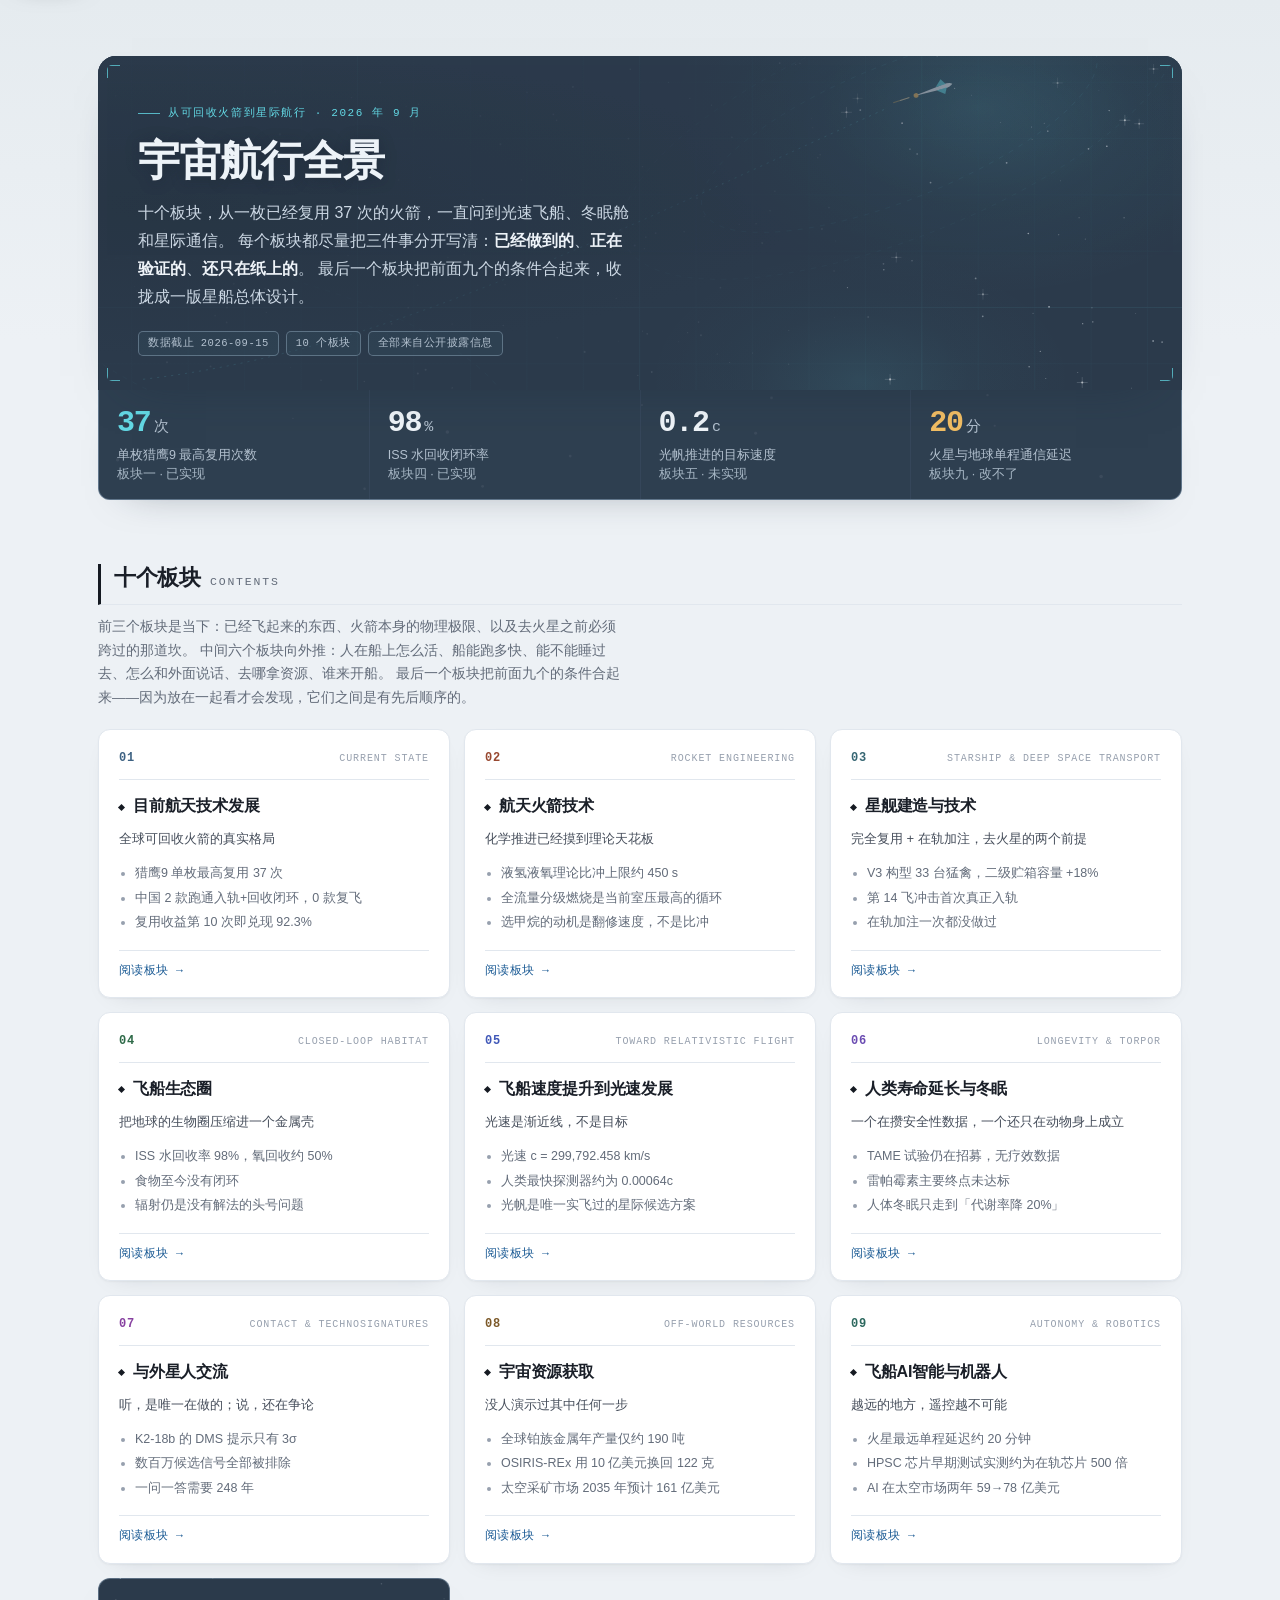
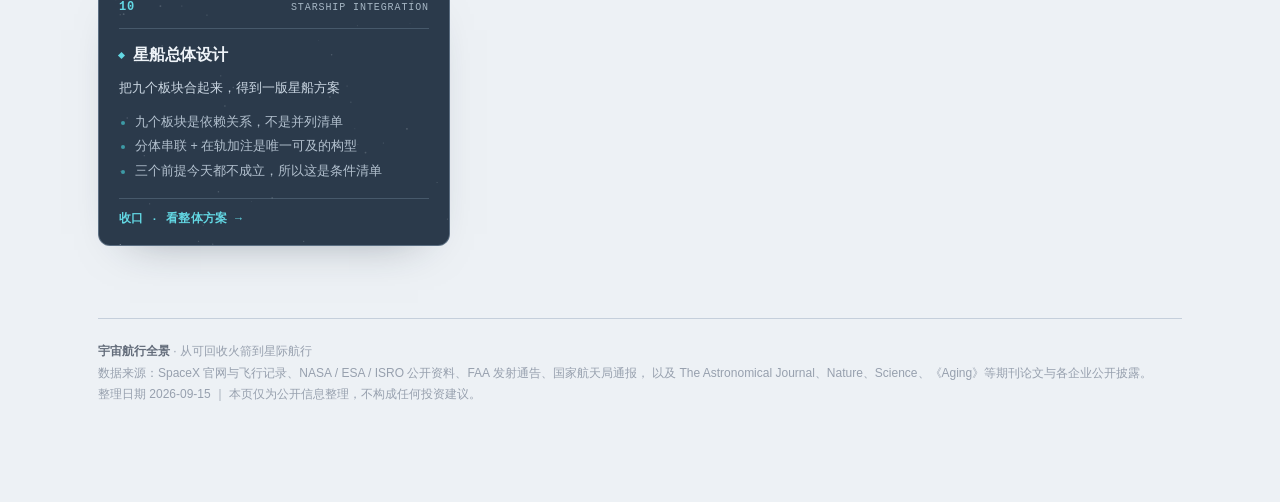
==== commit bfe09fff: "feat(skin): 每个板块一套专属配色与星场背景（10 色族 × 4 档 + 22 张背景）；新增构建期对比度断言与双宽度星场亮度校验" ====
--- a/index.html
+++ b/index.html
@@ -12,8 +12,25 @@
 <meta property="og:type" content="website">
 <link rel="icon" href="data:image/svg+xml,%3Csvg xmlns='http://www.w3.org/2000/svg' viewBox='0 0 32 32'%3E%3Crect width='32' height='32' rx='7' fill='%231c1c1a'/%3E%3Ccircle cx='16' cy='16' r='7.5' fill='none' stroke='%23fff' stroke-width='2'/%3E%3Cellipse cx='16' cy='16' rx='13' ry='4.6' fill='none' stroke='%23fff' stroke-width='1.6' transform='rotate(-28 16 16)'/%3E%3Ccircle cx='27' cy='9.5' r='2.4' fill='%23fff'/%3E%3C/svg%3E">
 <link rel="stylesheet" href="assets/site.css">
+<!-- 板块配色必须放在样式表**之后**：两者都是 :root，同优先级下后写的赢。
+     放在前面会被 site.css 里的默认值覆盖掉（踩过：十个板块的首屏长得一模一样）。 -->
+<style>
+:root{
+  --bd-ink:#3e6283;
+  --bd-deep:#2b3a4b;
+  --bd-wash:#e5ebef;
+  --bd-glow:#63d8e4;
+  --ly1:#316593;
+  --ly2:#34669c;
+  --ly3:#3766a5;
+  --ly4:#3b67b0;
+  --ly5:#3e67ba;
+  --sky:url(space.svg);
+  --tile:url(space-tile.svg);
+}
+</style>
 </head>
-<body>
+<body data-board="hub">
 
 <a class="skip" href="#main">跳到正文</a>
 
@@ -64,7 +81,7 @@
         最后一个板块把前面九个的条件合起来——因为放在一起看才会发现，它们之间是有先后顺序的。</p>
 
       <div class="board-grid">
-        <a class="board-card" href="sections/01-current.html">
+        <a class="board-card" data-board="current" style="--bd-ink:#3e6283" href="sections/01-current.html">
           <div class="bc-top"><span class="bc-num">01</span><span class="bc-en">Current State</span></div>
           <h3>目前航天技术发展</h3>
           <p class="bc-dek">全球可回收火箭的真实格局</p>
@@ -76,7 +93,7 @@
           <span class="bc-go">阅读板块 →</span>
         </a>
 
-        <a class="board-card" href="sections/02-rocket-tech.html">
+        <a class="board-card" data-board="rocket-tech" style="--bd-ink:#984830" href="sections/02-rocket-tech.html">
           <div class="bc-top"><span class="bc-num">02</span><span class="bc-en">Rocket Engineering</span></div>
           <h3>航天火箭技术</h3>
           <p class="bc-dek">化学推进已经摸到理论天花板</p>
@@ -88,7 +105,7 @@
           <span class="bc-go">阅读板块 →</span>
         </a>
 
-        <a class="board-card" href="sections/03-starship.html">
+        <a class="board-card" data-board="starship" style="--bd-ink:#366673" href="sections/03-starship.html">
           <div class="bc-top"><span class="bc-num">03</span><span class="bc-en">Starship &amp; Deep Space Transport</span></div>
           <h3>星舰建造与技术</h3>
           <p class="bc-dek">完全复用 + 在轨加注，去火星的两个前提</p>
@@ -100,7 +117,7 @@
           <span class="bc-go">阅读板块 →</span>
         </a>
 
-        <a class="board-card" href="sections/04-biosphere.html">
+        <a class="board-card" data-board="biosphere" style="--bd-ink:#2e6a48" href="sections/04-biosphere.html">
           <div class="bc-top"><span class="bc-num">04</span><span class="bc-en">Closed-Loop Habitat</span></div>
           <h3>飞船生态圈</h3>
           <p class="bc-dek">把地球的生物圈压缩进一个金属壳</p>
@@ -112,7 +129,7 @@
           <span class="bc-go">阅读板块 →</span>
         </a>
 
-        <a class="board-card" href="sections/05-lightspeed.html">
+        <a class="board-card" data-board="lightspeed" style="--bd-ink:#4058b8" href="sections/05-lightspeed.html">
           <div class="bc-top"><span class="bc-num">05</span><span class="bc-en">Toward Relativistic Flight</span></div>
           <h3>飞船速度提升到光速发展</h3>
           <p class="bc-dek">光速是渐近线，不是目标</p>
@@ -124,7 +141,7 @@
           <span class="bc-go">阅读板块 →</span>
         </a>
 
-        <a class="board-card" href="sections/06-lifespan.html">
+        <a class="board-card" data-board="lifespan" style="--bd-ink:#6b4cb2" href="sections/06-lifespan.html">
           <div class="bc-top"><span class="bc-num">06</span><span class="bc-en">Longevity &amp; Torpor</span></div>
           <h3>人类寿命延长与冬眠</h3>
           <p class="bc-dek">一个在攒安全性数据，一个还只在动物身上成立</p>
@@ -136,7 +153,7 @@
           <span class="bc-go">阅读板块 →</span>
         </a>
 
-        <a class="board-card" href="sections/07-contact.html">
+        <a class="board-card" data-board="contact" style="--bd-ink:#8741a0" href="sections/07-contact.html">
           <div class="bc-top"><span class="bc-num">07</span><span class="bc-en">Contact &amp; Technosignatures</span></div>
           <h3>与外星人交流</h3>
           <p class="bc-dek">听，是唯一在做的；说，还在争论</p>
@@ -148,7 +165,7 @@
           <span class="bc-go">阅读板块 →</span>
         </a>
 
-        <a class="board-card" href="sections/08-resources.html">
+        <a class="board-card" data-board="resources" style="--bd-ink:#7c5929" href="sections/08-resources.html">
           <div class="bc-top"><span class="bc-num">08</span><span class="bc-en">Off-World Resources</span></div>
           <h3>宇宙资源获取</h3>
           <p class="bc-dek">没人演示过其中任何一步</p>
@@ -160,7 +177,7 @@
           <span class="bc-go">阅读板块 →</span>
         </a>
 
-        <a class="board-card" href="sections/09-ai-robots.html">
+        <a class="board-card" data-board="ai-robots" style="--bd-ink:#2d695f" href="sections/09-ai-robots.html">
           <div class="bc-top"><span class="bc-num">09</span><span class="bc-en">Autonomy &amp; Robotics</span></div>
           <h3>飞船AI智能与机器人</h3>
           <p class="bc-dek">越远的地方，遥控越不可能</p>
@@ -172,7 +189,7 @@
           <span class="bc-go">阅读板块 →</span>
         </a>
 
-        <a class="board-card capstone" href="sections/10-integration.html">
+        <a class="board-card capstone" data-board="integration" style="--bd-ink:#4f607b" href="sections/10-integration.html">
           <div class="bc-top"><span class="bc-num">10</span><span class="bc-en">Starship Integration</span></div>
           <h3>星船总体设计</h3>
           <p class="bc-dek">把九个板块合起来，得到一版星船方案</p>
--- a/assets/site.css
+++ b/assets/site.css
@@ -31,8 +31,15 @@
 
   /* 层色阶：五个概览栏目的「位置」标识。**刻意不用绿/蓝/琥珀/红**——那四个是
      「状态」语义色（已实现 / 在验证 / 待突破 / 物理约束），层色再借用它们会撞车。
-     这里是一条从石板蓝到青的同族色阶，明度接近、深浅一致，所以每一档的对比度都够；
-     区分主要靠层序号，颜色只负责「这是一族、按顺序推进」。 */
+     下面这组只是**默认值**（首页与兜底用）：每个板块页会用它自己那条色族覆盖，
+     色相跟着板块走，但「同族、明度接近、靠序号区分」这条不变量不变。见 tools/boardskin.py。
+
+     板块色（--bd-*）同理：它只出现在「环境」上——页面底色的一抹渐变、深色舷窗的星云、
+     眉标与进度条、栏目色阶。**绝不进小标签**：一枚绿标签必须永远是「已实现」。 */
+  --bd-ink:#3e6283;
+  --bd-deep:#2b3a4b;
+  --bd-wash:#e5ebef;
+  --bd-glow:#63d8e4;
   --ly1:#4a6b83;
   --ly2:#356b8a;
   --ly3:#256b7e;
@@ -51,9 +58,9 @@
 body{
   margin:0;
   background-color:var(--page);
-  /* 页面顶部一抹极淡的石板色：让深色控制台是「沉进页面」而不是「贴在页面上」。
-     这一点点渐变是整体感的关键——没有它，控制台下沿就是一条生硬的分界线。 */
-  background-image:linear-gradient(180deg, rgba(43,58,75,.06), rgba(43,58,75,0) 340px);
+  /* 页面顶部一抹极淡的**板块色**：让深色控制台是「沉进页面」而不是「贴在页面上」，
+     同时让每个板块从第一屏起就有自己的色温。这一点点渐变是整体感的关键。 */
+  background-image:linear-gradient(180deg, var(--bd-wash), transparent 340px);
   background-repeat:no-repeat;
   color:var(--text);
   font-family:-apple-system,BlinkMacSystemFont,"Segoe UI","PingFang SC","Hiragino Sans GB","Microsoft YaHei",sans-serif;
@@ -374,12 +381,42 @@
 
 /* ---------- 打印 ---------- */
 @media print{
-  #progress,#totop,.topnav,.rail{display:none!important;}
+  /* 一份 A4 默认留白。用浏览器直接打印时这是唯一的边距控制点。 */
+  @page{margin:12mm;}
+
+  #progress,#totop,.topnav,.rail,.skip{display:none!important;}
   .shell{display:block; max-width:none; padding:0;}
   .main{padding-top:0;}
   body{background:#fff; font-size:11pt;}
-  section{page-break-inside:avoid;}
   .figure,.tier,.route,.note{box-shadow:none;}
+
+  /* ---------- 分页控制 ----------
+     原来这里是 `section{page-break-inside:avoid}`。一个栏目节高 2,000–5,000px，
+     远超一页，浏览器对「高过一页的元素」只能忽略该规则——等于没写。
+     分页控制必须下沉到**原子块**这一级，分三类： */
+  /* ① 标题绝不留在页底（孤儿标题） */
+  h1,h2,h3,.grp-hd,.chain-sub{break-after:avoid; page-break-after:avoid;}
+  /* ② 只保护「切开会真的难看」的原子块：图、表、提示块、小卡片。
+     ⚠️ 不要把高大的容器（.trs > li / .vs > li，单个 600–800px）也加进来：
+     实测那样做会让填充率中位数从 97% 掉到 77%、总页数 +3，为了「卡片边框不被切」
+     而空掉三分之一页不划算。让它们拆开，但内部的图和表仍然不被切。 */
+  /* ⚠️ 表格**不放进**这一组。实测对照：整表保护时，板块十那张 588pt 高的基准表
+     装不进上一页剩余空间，整块搬走 → 上一页几乎全空（11 页里有 1 页只 153 字）；
+     允许拆分则是 25/11 页、无空白页，板块二还少一页。
+     允许拆分的前提在 ③：行不切开、表头重复，所以跨页的表仍然好读。 */
+  figure,.note,.frontier,.trbook,.chain-bar,
+  .cb,.vt-i,.entry,.trb,.board-card,.kpi{
+    break-inside:avoid; page-break-inside:avoid;
+  }
+  /* 首页卡片（约 330px 高）值得保护：不保护时卡片会被页边切开，
+     上一页只剩一个空框的圆角顶边——实测加上之后页数不变（3 页），所以是白赚的。
+     板块页的步骤卡（.trs > li / .vs > li，单个 600–800px）**不能**保护：
+     那样会让填充率中位数从 96% 掉到 77%、总页数 +3，不值得。 */
+  /* ③ 表格：允许跨页，但行不切开、表头每页重复（这是印刷品的通行做法） */
+  tr{break-inside:avoid; page-break-inside:avoid;}
+  thead{display:table-header-group;}
+  tfoot{display:table-footer-group;}
+  p{orphans:2; widows:2;}
 }
 
 /* ---------- 响应式 ---------- */
@@ -445,6 +482,7 @@
 .rail nav a.bo:first-child{margin-top:0;}
 .rail nav a.bo:hover{color:var(--text);}
 .rail nav a.bo .n{font-weight:600; color:var(--faint);}
+.rail nav a.bo.active{border-left-color:var(--bd-ink, var(--ink));}
 
 /* ---------- 首页：单列布局与板块卡片网格 ---------- */
 .shell.hub{
@@ -945,7 +983,8 @@
 
 /* 首页卡片：把「收口」那张与领域卡片区分开——它是综合，不是又一个领域 */
 .board-card.capstone{border-color:var(--line-strong);}
-.board-card.capstone .bc-num{color:var(--ink);}
+.board-card .bc-num{color:var(--bd-ink, var(--ink));}
+.board-card.capstone .bc-num{color:var(--bd-ink, var(--ink));}
 .board-card.capstone .bc-go{color:var(--ink); font-weight:600;}
 
 /* 要求表四列。列宽只在桌面生效——写进移动端会覆盖卡片化的 td{width:100%}，把卡片压窄 */
@@ -1034,27 +1073,30 @@
   position:relative; overflow:hidden; isolation:isolate;
   border:none; border-bottom:none;
   border-radius:var(--hero-r);
-  background:var(--void);
+  background:var(--bd-deep, var(--void));   /* 板块专属深色（星场图加载前也一致） */
   padding:40px 40px 34px;
   margin:0 0 30px;
   box-shadow:0 20px 48px -34px rgba(28,42,58,.55);
 }
 .hero .sky{
   position:absolute; inset:-4% -2%; z-index:0;
-  background:var(--void) url(space.svg) center right / cover no-repeat;
+  background:var(--bd-deep, var(--void)) var(--sky, url(space.svg)) center right / cover no-repeat;
 }
 /* 暗角：只把标题那一侧压暗一档，不再做成「黑洞」。石板底本身够亮，
    暗角过度就会又回到「白纸上贴一块黑」的割裂感。 */
 .hero::before{
   content:""; position:absolute; inset:0; z-index:1; pointer-events:none;
   background:
-    radial-gradient(130% 104% at 8% 44%, rgba(28,40,54,.90) 0%, rgba(28,40,54,.58) 44%, rgba(28,40,54,.10) 78%, rgba(28,40,54,.34) 100%),
-    linear-gradient(180deg, rgba(28,40,54,.26), rgba(28,40,54,0) 32%);
+    radial-gradient(130% 104% at 8% 44%, color-mix(in srgb, var(--bd-deep, #2b3a4b) 92%, #000) 0%,
+                    color-mix(in srgb, var(--bd-deep, #2b3a4b) 68%, transparent) 44%,
+                    color-mix(in srgb, var(--bd-deep, #2b3a4b) 12%, transparent) 78%,
+                    color-mix(in srgb, var(--bd-deep, #2b3a4b) 40%, transparent) 100%),
+    linear-gradient(180deg, color-mix(in srgb, var(--bd-deep, #2b3a4b) 30%, transparent), transparent 32%);
 }
 .hero .hero-in{position:relative; z-index:2; max-width:64ch;}
-.hero .eyebrow{color:var(--signal); margin-bottom:14px; font-family:var(--mono);
+.hero .eyebrow{color:var(--bd-glow, var(--signal)); margin-bottom:14px; font-family:var(--mono);
   font-size:11px; letter-spacing:1.6px;}
-.hero .eyebrow::before{background:var(--signal); opacity:.8;}
+.hero .eyebrow::before{background:var(--bd-glow, var(--signal)); opacity:.8;}
 .hero h1{color:var(--void-text); text-shadow:0 1px 14px rgba(20,30,42,.35);}
 .hero .dek{color:var(--void-soft);}
 .hero .dek b{color:var(--void-text); font-weight:600;}
@@ -1120,7 +1162,7 @@
 .board-card{position:relative; overflow:hidden;}
 .board-card::before{
   content:""; position:absolute; left:0; right:0; top:0; height:2px;
-  background:linear-gradient(90deg, var(--void), rgba(99,216,228,.7) 46%, transparent 100%);
+  background:linear-gradient(90deg, var(--bd-ink, var(--void)), rgba(99,216,228,.35) 46%, transparent 100%);
   opacity:0; transition:opacity .22s;
 }
 .board-card:hover::before{opacity:1;}
@@ -1201,7 +1243,7 @@
 /* ---------- 顶栏 / 侧栏 / 进度条：控制台化 ---------- */
 #progress{
   height:2px;
-  background:linear-gradient(90deg, var(--signal-deep), var(--signal));
+  background:linear-gradient(90deg, var(--bd-ink), var(--bd-glow, var(--signal)));
   box-shadow:0 0 10px rgba(99,216,228,.5);
 }
 .rail nav a.active{border-left-color:var(--ink);}
@@ -1358,3 +1400,12 @@
   *{animation:none !important;}
 }
 
+/* ---------- 窄屏首屏的星场取景 ----------
+   ⚠️ 必须写在这里：媒体查询不增加优先级，而视觉层里 `.hero .sky` 用的是 `background`
+   简写（含 position）。写在前面会被那条简写覆盖——踩过一次，规则改了但数字一点没动。
+   为什么必须改：窄屏下首屏很窄，cover 只露出星场图的约 1/3 宽，星云（光斑）在图的右侧，
+   沿用 center right 就会把光斑垫在文字底下，文字区最亮的块只有 3.95:1（阈值 4.5）。
+   取左侧那一带是纯暗底 + 星点，正文回到 5.7:1 以上。 */
+@media (max-width:1080px){
+  .hero .sky{background-position:left center;}
+}
